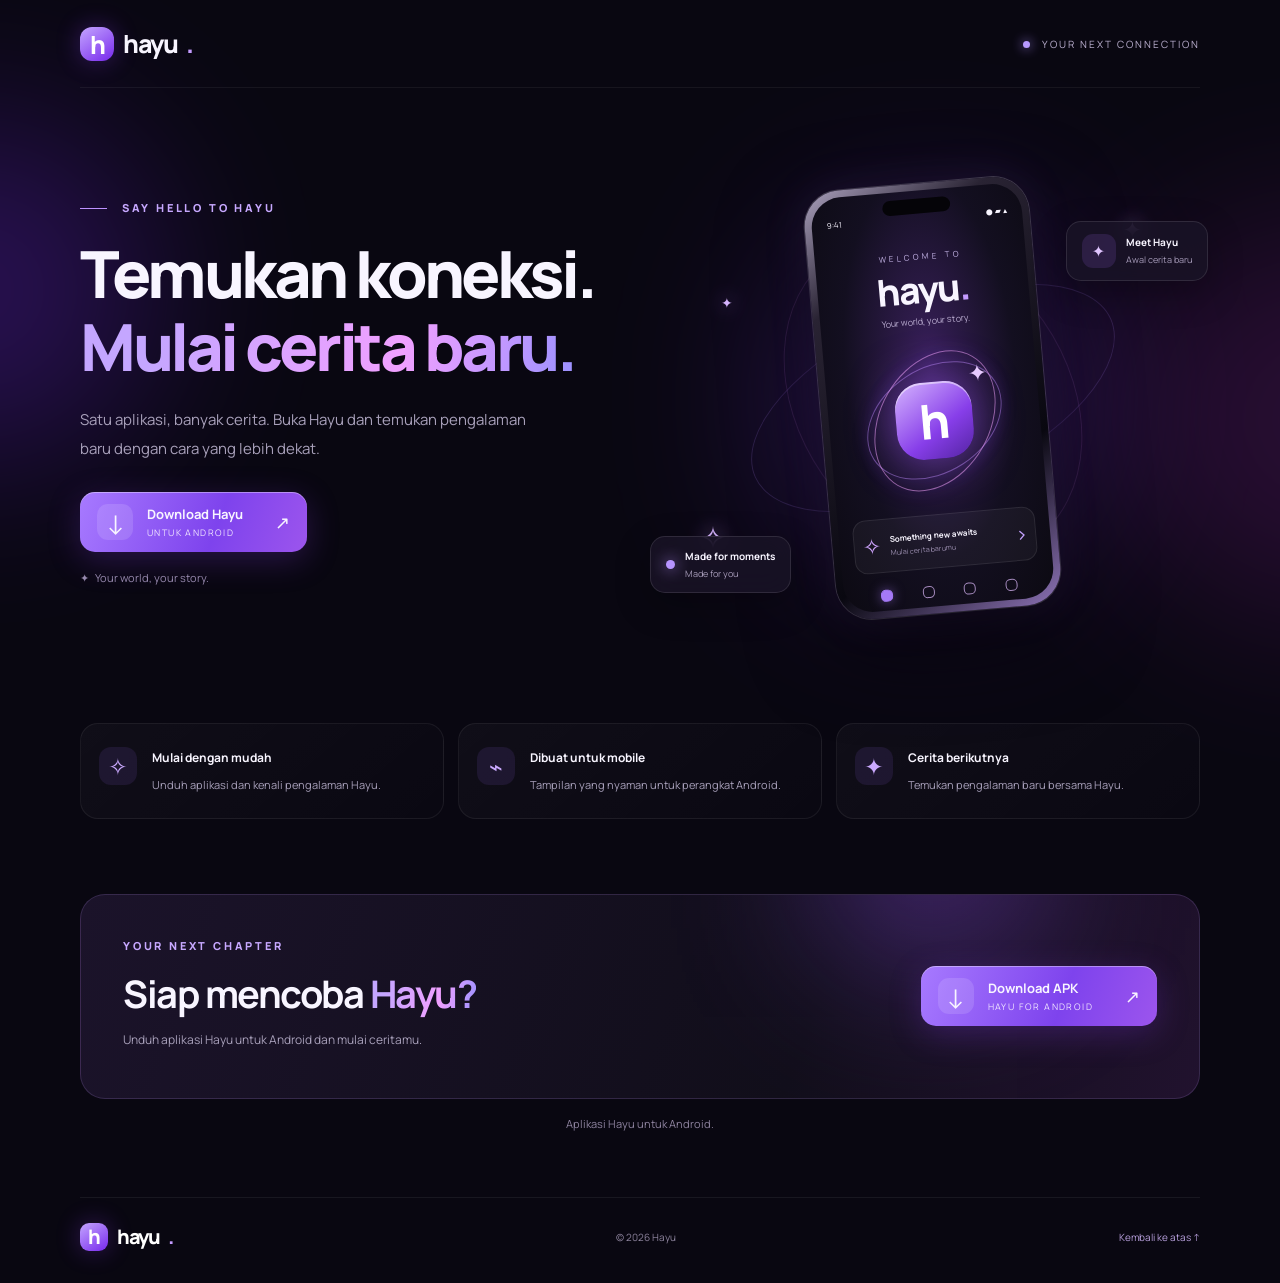
==== index.html @ e57c9975 "Improve Hayu SEO metadata" ====
<!doctype html>
<html lang="id">
<head>
  <meta charset="utf-8">
  <meta name="viewport" content="width=device-width, initial-scale=1">
  <meta name="theme-color" content="#090711">
  <meta property="og:type" content="website">
  <meta property="og:site_name" content="Hayu App">
  <meta property="og:title" content="Hayu App - Download Aplikasi Android">
  <meta property="og:description" content="Kenali Hayu App dan dapatkan informasi aplikasi Android melalui website resmi Hayu.">
  <meta property="og:url" content="https://hayu-app.github.io/web-hayu/">
  <meta name="twitter:card" content="summary">
  <meta name="twitter:title" content="Hayu App - Download Aplikasi Android">
  <meta name="twitter:description" content="Kenali Hayu App dan dapatkan informasi aplikasi Android melalui website resmi Hayu.">

  <link rel="canonical" href="https://hayu-app.github.io/web-hayu/">
  <meta name="google-site-verification" content="FKEDZapNsbwOP9ccIfQzW3Xj3YoIna1rgvj4KWH4qyA" />
  <meta name="description" content="Download Hayu App untuk Android melalui website resmi Hayu. Kenali fitur Hayu dan dapatkan informasi versi terbaru aplikasi.">
  <title>Hayu App - Download Aplikasi Android Resmi</title>
  <link rel="preconnect" href="https://fonts.googleapis.com">
  <link href="https://fonts.googleapis.com/css2?family=Manrope:wght@400;500;600;700;800&display=swap" rel="stylesheet">
  <link rel="stylesheet" href="style.css">
  <script src="script.js" defer></script>
</head>
<body>
  <div class="ambient ambient-a"></div>
  <div class="ambient ambient-b"></div>

  <header class="nav wrap">
    <a class="brand" href="#" aria-label="Hayu home">
      <span class="brand-icon">h</span> hayu<span class="dot">.</span>
    </a>
    <span class="nav-label"><i></i> YOUR NEXT CONNECTION</span>
  </header>

  <main>
    <section class="hero wrap">
      <div class="hero-copy">
        <div class="eyebrow reveal"><span></span> SAY HELLO TO HAYU</div>
        <h1 class="reveal delay-1">Temukan koneksi.<br><em>Mulai cerita baru.</em></h1>
        <p class="description reveal delay-2">
          Satu aplikasi, banyak cerita. Buka Hayu dan temukan pengalaman baru dengan cara yang lebih dekat.
        </p>

        <a class="download-btn reveal delay-3" href="#download" data-download>
          <span class="download-symbol">↓</span>
          <span class="button-copy"><strong>Download Hayu</strong><small>UNTUK ANDROID</small></span>
          <span class="button-arrow">↗</span>
        </a>
        <p class="microcopy reveal delay-3">✦ &nbsp; Your world, your story.</p>
      </div>

      <div class="visual reveal delay-2">
        <div class="orbit orbit-1"></div>
        <div class="orbit orbit-2"></div>
        <div class="visual-glow"></div>
        <span class="spark spark-1">✦</span>
        <span class="spark spark-2">✧</span>
        <span class="spark spark-3">✦</span>

        <div class="phone">
          <div class="phone-screen">
            <div class="island"></div>
            <div class="status"><span>9:41</span><span>● ▰ ▴</span></div>
            <div class="app-kicker">WELCOME TO</div>
            <div class="app-logo">hayu<span>.</span></div>
            <div class="app-tagline">Your world, your story.</div>

            <div class="app-art">
              <div class="art-orbit art-orbit-1"></div>
              <div class="art-orbit art-orbit-2"></div>
              <div class="art-core">h</div>
              <span class="art-star">✦</span>
            </div>

            <div class="app-card">
              <span class="card-icon">✧</span>
              <span><b>Something new awaits</b><small>Mulai cerita barumu</small></span>
              <span class="chevron">›</span>
            </div>
            <div class="app-bottom"><i></i><i></i><i></i><i></i></div>
          </div>
        </div>

        <div class="float-card float-top"><span>✦</span><div><b>Meet Hayu</b><small>Awal cerita baru</small></div></div>
        <div class="float-card float-bottom"><span class="pulse"></span><div><b>Made for moments</b><small>Made for you</small></div></div>
      </div>
    </section>

    <section class="features wrap">
      <article class="feature reveal">
        <span class="feature-icon">✧</span>
        <div><h2>Mulai dengan mudah</h2><p>Unduh aplikasi dan kenali pengalaman Hayu.</p></div>
      </article>
      <article class="feature reveal delay-1">
        <span class="feature-icon">⌁</span>
        <div><h2>Dibuat untuk mobile</h2><p>Tampilan yang nyaman untuk perangkat Android.</p></div>
      </article>
      <article class="feature reveal delay-2">
        <span class="feature-icon">✦</span>
        <div><h2>Cerita berikutnya</h2><p>Temukan pengalaman baru bersama Hayu.</p></div>
      </article>
    </section>

    <section class="download-section wrap reveal" id="download">
      <div class="download-panel">
        <div class="panel-glow"></div>
        <div class="panel-copy">
          <span class="panel-kicker">YOUR NEXT CHAPTER</span>
          <h2>Siap mencoba <em>Hayu?</em></h2>
          <p>Unduh aplikasi Hayu untuk Android dan mulai ceritamu.</p>
        </div>
        <a class="download-btn panel-button" href="#download" data-download>
          <span class="download-symbol">↓</span>
          <span class="button-copy"><strong>Download APK</strong><small>HAYU FOR ANDROID</small></span>
          <span class="button-arrow">↗</span>
        </a>
      </div>
      <p class="download-hint" id="download-hint">Aplikasi Hayu untuk Android.</p>
    </section>
  </main>

  <footer class="footer wrap">
    <a class="brand" href="#"><span class="brand-icon">h</span> hayu<span class="dot">.</span></a>
    <span>© <span id="year"></span> Hayu</span>
    <a href="#">Kembali ke atas ↑</a>
  </footer>
</body>
</html>
---- style.css ----
:root {
  color-scheme: dark;
  --bg: #090711;
  --panel: #141020;
  --purple: #a78bfa;
  --pink: #ee8cff;
  --text: #f8f5ff;
  --muted: #a8a0ba;
}
* { box-sizing: border-box; }
html { scroll-behavior: smooth; }
body {
  margin: 0; min-height: 100vh; overflow-x: hidden;
  background: var(--bg); color: var(--text);
  font-family: Manrope, system-ui, sans-serif;
}
a { color: inherit; text-decoration: none; }
.wrap { width: min(1120px, calc(100% - 44px)); margin-inline: auto; }
.ambient { position: absolute; z-index: -1; border-radius: 50%; filter: blur(90px); pointer-events: none; opacity: .3; }
.ambient-a { width: 340px; height: 340px; background: #7628ee; top: 120px; left: -190px; }
.ambient-b { width: 400px; height: 400px; background: #a329b7; top: 220px; right: -240px; opacity: .2; }
.nav { height: 88px; display: flex; align-items: center; justify-content: space-between; border-bottom: 1px solid #ffffff0e; }
.brand { display: inline-flex; align-items: center; gap: 9px; font-size: 25px; font-weight: 800; letter-spacing: -1.5px; }
.brand-icon { display: grid; place-items: center; width: 34px; height: 34px; border-radius: 12px; background: linear-gradient(145deg,#c4a5ff,#7729ec); color: white; box-shadow: 0 0 25px #8739ef55; }
.dot, .app-logo span { color: #c49bff; }
.nav-label { color: #bcb1d1; font-size: 10px; letter-spacing: 2px; }
.nav-label i { display: inline-block; width: 7px; height: 7px; background: #b79aff; border-radius: 50%; margin-right: 8px; box-shadow: 0 0 12px #a78bfa; }
.hero { display: grid; grid-template-columns: 1fr 1fr; align-items: center; gap: 50px; min-height: 620px; padding-top: 55px; padding-bottom: 55px; }
.eyebrow, .panel-kicker { color: #c7a8ff; font-size: 11px; font-weight: 800; letter-spacing: 2.8px; }
.eyebrow span { display: inline-block; width: 27px; height: 1px; background: #bd92ff; vertical-align: middle; margin-right: 10px; }
h1 { font-size: clamp(39px,5.2vw,65px); line-height: 1.12; letter-spacing: -3.5px; margin: 23px 0; font-weight: 800; }
h1 em, .panel-copy h2 em { font-style: normal; background: linear-gradient(100deg,#c4a6ff 15%,#f0a0ff 65%,#9b91ff); color: transparent; background-clip: text; -webkit-background-clip: text; }
.description { color: var(--muted); line-height: 1.9; font-size: 15px; max-width: 450px; margin: 0 0 29px; }
.download-btn { display: inline-flex; align-items: center; gap: 14px; padding: 12px 17px; border-radius: 15px; background: linear-gradient(110deg,#a77aff,#7e43ed 60%,#9c55ed); box-shadow: 0 8px 32px #883bea40,inset 0 1px #ffffff60; transition: transform .25s,box-shadow .25s; }
.download-btn:hover { transform: translateY(-3px); box-shadow: 0 12px 38px #a45aff70; }
.download-symbol { font-size: 27px; width: 36px; height: 36px; display: grid; place-items: center; border-radius: 11px; background: #ffffff20; }
.button-copy { display: grid; gap: 3px; }
.button-copy strong { font-size: 13px; }
.button-copy small { font-size: 9px; letter-spacing: 1.4px; color: #f0e5ff; }
.button-arrow { margin-left: 18px; font-size: 18px; }
.microcopy { font-size: 11px; color: #9688ad; margin-top: 18px; }
.visual { position: relative; height: 500px; display: grid; place-items: center; isolation: isolate; }
.visual-glow { position: absolute; width: 280px; height: 320px; border-radius: 50%; background: #7e36ec; filter: blur(95px); opacity: .36; animation: breathe 5s ease-in-out infinite; }
.orbit { position: absolute; border: 1px solid #b58bff2c; border-radius: 50%; transform: rotate(-24deg); }
.orbit-1 { width: 390px; height: 180px; }
.orbit-2 { width: 350px; height: 270px; transform: rotate(55deg); border-color: #e99aff20; }
.phone { position: relative; width: 225px; height: 430px; padding: 7px; border-radius: 36px; background: linear-gradient(145deg,#aaa0bc,#292333 22%,#090810 70%,#8c72b5); box-shadow: 0 30px 85px #0009,0 0 0 1px #ffffff35,0 0 45px #a06bff20; transform: rotate(-5deg); animation: float 6s ease-in-out infinite; }
.phone-screen { height: 100%; overflow: hidden; position: relative; border-radius: 30px; padding: 17px 14px; background: radial-gradient(ellipse at 50% 42%,#39205b,#130f20 57%,#0c0a12); }
.island { position: absolute; top: 8px; left: 50%; transform: translateX(-50%); height: 15px; width: 68px; border-radius: 20px; background: #050408; }
.status { display: flex; justify-content: space-between; font-size: 8px; margin: 4px 1px 28px; }
.app-kicker { text-align: center; font-size: 8px; letter-spacing: 3px; color: #c4b3e6; }
.app-logo { text-align: center; font-size: 37px; font-weight: 800; letter-spacing: -2px; margin-top: 3px; }
.app-tagline { text-align: center; color: #b7a9cd; font-size: 9px; }
.app-art { position: relative; height: 175px; display: grid; place-items: center; margin: 6px 0; }
.art-orbit { position: absolute; border: 1px solid #bf8aff77; border-radius: 50%; box-shadow: 0 0 20px #8b4aff15; }
.art-orbit-1 { width: 145px; height: 105px; transform: rotate(-28deg); }
.art-orbit-2 { width: 110px; height: 150px; transform: rotate(35deg); border-color: #f4a4ff88; }
.art-core { display: grid; place-items: center; width: 77px; height: 77px; border-radius: 27px; font-size: 48px; font-weight: 800; color: white; background: linear-gradient(145deg,#d5b4ff,#873ee9 60%,#5424a2); box-shadow: 0 0 45px #a45aff88,inset 0 2px #ffffff80; animation: breathe 4s infinite; }
.art-star { position: absolute; top: 27px; right: 35px; color: #e7caff; font-size: 23px; }
.app-card { display: flex; align-items: center; gap: 9px; padding: 11px 8px; border: 1px solid #ffffff16; border-radius: 13px; background: #ffffff0a; }
.card-icon { color: #d0a5ff; font-size: 22px; }
.app-card b, .app-card small { display: block; }
.app-card b { font-size: 8px; }
.app-card small { color: #9d90b2; font-size: 7px; margin-top: 4px; }
.chevron { margin-left: auto; color: #c5a2ff; font-size: 20px; }
.app-bottom { display: flex; justify-content: space-around; padding: 17px 8px 0; }
.app-bottom i { width: 12px; height: 12px; border: 1px solid #a68bbf; border-radius: 5px; }
.app-bottom i:first-child { background: #a579f6; border-color: #a579f6; box-shadow: 0 0 12px #a579f688; }
.spark { position: absolute; color: #d7b5ff; text-shadow: 0 0 20px #bd8bff; animation: twinkle 3s ease-in-out infinite; }
.spark-1 { top: 65px; right: 58px; font-size: 23px; }
.spark-2 { bottom: 90px; left: 35px; font-size: 31px; animation-delay: 1s; }
.spark-3 { top: 145px; left: 56px; font-size: 14px; animation-delay: 1.7s; }
.float-card { position: absolute; display: flex; align-items: center; gap: 10px; padding: 12px 15px; border: 1px solid #ffffff1b; border-radius: 15px; background: #191326d9; backdrop-filter: blur(14px); box-shadow: 0 12px 35px #0004; animation: float 5s ease-in-out infinite; }
.float-card > span { display: grid; place-items: center; width: 34px; height: 34px; border-radius: 11px; color: #e0c5ff; background: #a36aff25; }
.float-card b, .float-card small { display: block; }
.float-card b { font-size: 10px; }
.float-card small { font-size: 9px; color: #a69bb8; margin-top: 4px; }
.float-top { top: 73px; right: -8px; }
.float-bottom { bottom: 55px; left: -15px; animation-delay: -2s; }
.pulse { width: 9px!important; height: 9px!important; border-radius: 50%!important; background: #b794ff!important; box-shadow: 0 0 15px #b794ff; }
.features { display: grid; grid-template-columns: repeat(3,1fr); gap: 14px; padding: 15px 0 75px; }
.feature { display: flex; gap: 15px; padding: 23px 18px; border: 1px solid #ffffff10; border-radius: 18px; background: linear-gradient(140deg,#ffffff08,#ffffff02); }
.feature-icon { flex: 0 0 38px; height: 38px; display: grid; place-items: center; border-radius: 12px; background: #9c69ff1b; color: #cbaaff; font-size: 23px; }
.feature h2 { font-size: 12px; margin: 2px 0 9px; }
.feature p { font-size: 11px; line-height: 1.8; color: var(--muted); margin: 0; }
.download-section { padding-bottom: 55px; }
.download-panel { position: relative; overflow: hidden; display: flex; align-items: center; justify-content: space-between; gap: 20px; padding: 38px 42px; border: 1px solid #c49aff2b; border-radius: 25px; background: linear-gradient(110deg,#1b132a,#110e1a 65%,#21122e); }
.panel-glow { position: absolute; width: 200px; height: 200px; right: 15%; top: -140px; background: #9a55ff; filter: blur(80px); opacity: .4; }
.panel-copy, .panel-button { position: relative; }
.panel-copy h2 { font-size: clamp(25px,3.5vw,38px); letter-spacing: -1.5px; margin: 12px 0 8px; }
.panel-copy p { color: var(--muted); font-size: 12px; }
.panel-button { flex-shrink: 0; }
.download-hint { color: #8e839f; text-align: center; font-size: 11px; margin-top: 17px; }
.footer { display: flex; align-items: center; justify-content: space-between; gap: 16px; padding: 25px 0 32px; border-top: 1px solid #ffffff10; color: #8e849e; font-size: 10px; }
.footer .brand { color: white; font-size: 20px; }
.footer .brand-icon { width: 28px; height: 28px; border-radius: 9px; }
.footer a:last-child { color: #b8a0dd; }

.reveal { opacity: 0; transform: translateY(20px); transition: opacity .7s ease,transform .7s ease; }
.reveal.visible { opacity: 1; transform: translateY(0); }
.delay-1 { transition-delay: .12s; }
.delay-2 { transition-delay: .22s; }
.delay-3 { transition-delay: .32s; }
@keyframes float { 0%,100% { translate: 0 0; } 50% { translate: 0 -12px; } }
@keyframes breathe { 0%,100% { scale: 1; opacity: .75; } 50% { scale: 1.07; opacity: 1; } }
@keyframes twinkle { 0%,100% { opacity: .45; transform: scale(.85) rotate(0); } 50% { opacity: 1; transform: scale(1.15) rotate(12deg); } }

@media (prefers-reduced-motion: reduce) {
  *, *::before, *::after { animation-duration: .01ms!important; animation-iteration-count: 1!important; scroll-behavior: auto!important; transition-duration: .01ms!important; }
  .reveal { opacity: 1; transform: none; }
}
@media (max-width: 760px) {
  .wrap { width: min(100% - 34px,520px); }
  .nav { height: 72px; }
  .nav-label { font-size: 8px; letter-spacing: 1px; }
  .hero { grid-template-columns: 1fr; gap: 5px; padding-top: 57px; }
  h1 { font-size: clamp(39px,10vw,56px); letter-spacing: -2.5px; }
  .description { font-size: 13px; }
  .visual { height: 440px; margin-top: 4px; }
  .phone { transform: scale(.9) rotate(-5deg); }
  .orbit-1 { width: 320px; }
  .orbit-2 { width: 290px; }
  .float-top { right: 0; top: 50px; }
  .float-bottom { left: 0; bottom: 36px; }
  .features { grid-template-columns: 1fr; padding-bottom: 50px; }
  .feature { padding: 19px; }
  .download-panel { align-items: flex-start; flex-direction: column; padding: 28px 22px; }
  .panel-copy h2 { font-size: 31px; }
  .panel-button { width: 100%; justify-content: flex-start; }
  .button-arrow { margin-left: auto; }
  .footer { flex-wrap: wrap; }
}
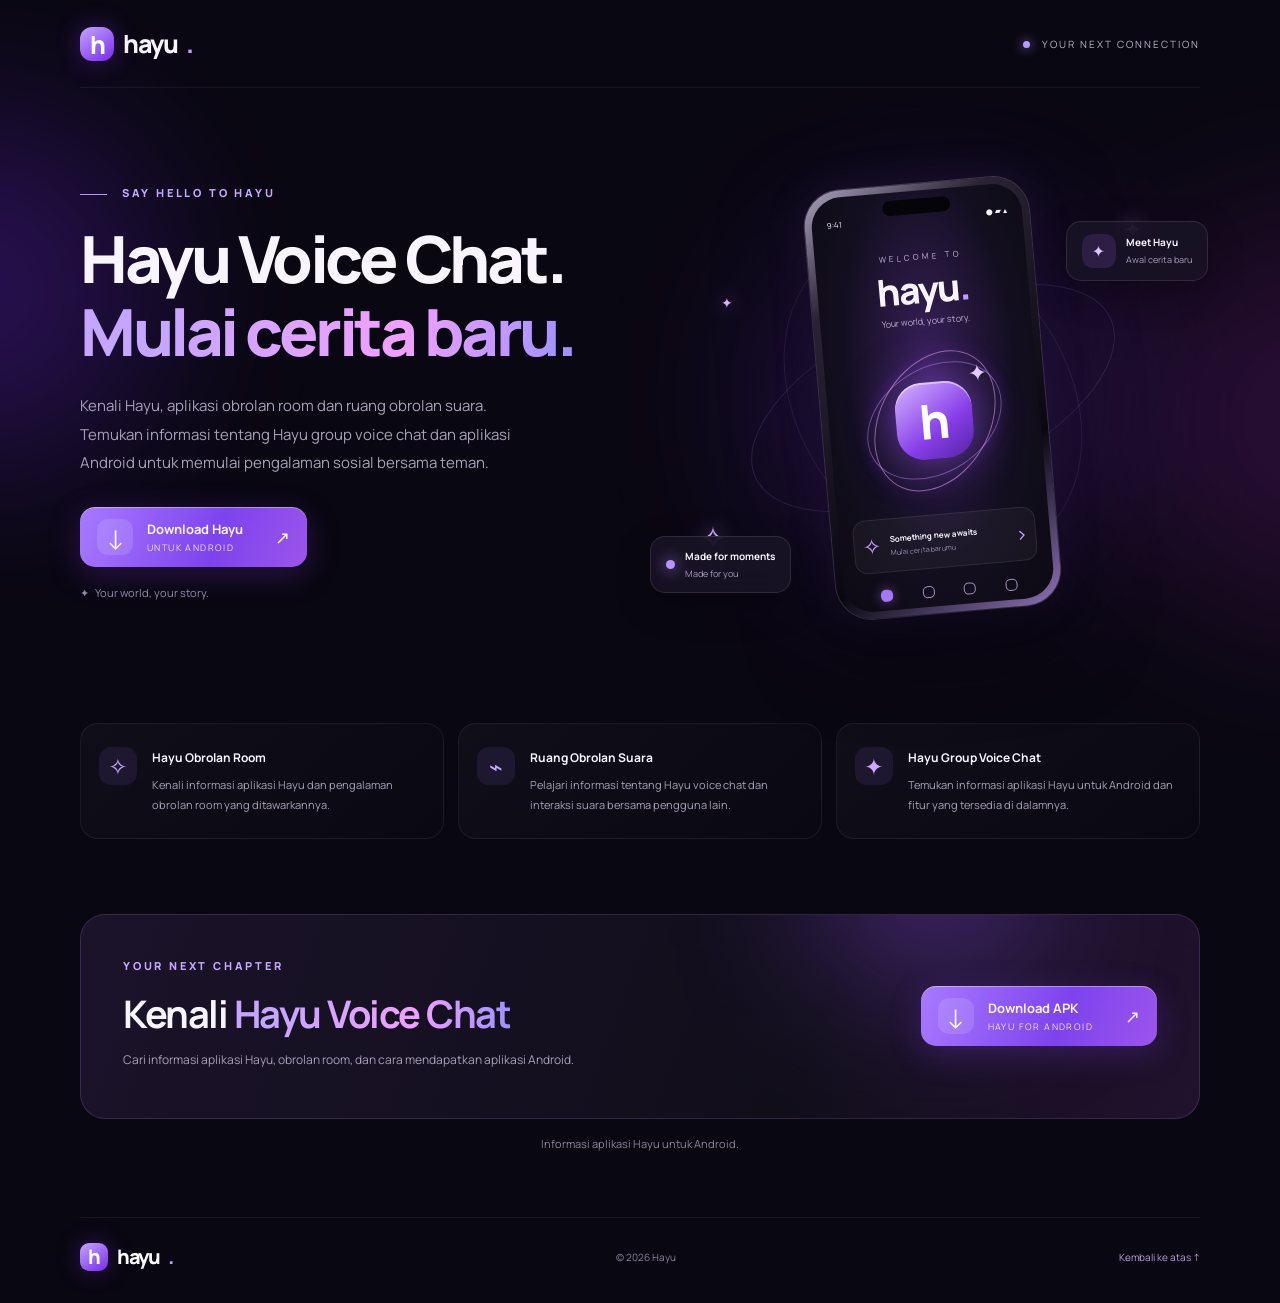
==== commit cd816085: "Optimize Hayu Voice Chat SEO" ====
--- a/index.html
+++ b/index.html
@@ -1,27 +1,39 @@
+
 <!doctype html>
 <html lang="id">
 <head>
-  <meta charset="utf-8">
+  <meta charset="UTF-8">
   <meta name="viewport" content="width=device-width, initial-scale=1">
   <meta name="theme-color" content="#090711">
+
+  <meta name="google-site-verification" content="FKEDZapNsbwOP9ccIfQzW3Xj3YoIna1rgvj4KWH4qyA">
+
+  <title>Hayu Voice Chat - Aplikasi Obrolan Room Android</title>
+
+  <meta name="description" content="Kenali Hayu Voice Chat, aplikasi obrolan room dan ruang obrolan suara. Temukan informasi Hayu group voice chat, aplikasi Android, dan download Hayu.">
+
+  <meta name="robots" content="index, follow">
+
+  <link rel="canonical" href="https://hayu-app.github.io/web-hayu/">
+
   <meta property="og:type" content="website">
-  <meta property="og:site_name" content="Hayu App">
-  <meta property="og:title" content="Hayu App - Download Aplikasi Android">
-  <meta property="og:description" content="Kenali Hayu App dan dapatkan informasi aplikasi Android melalui website resmi Hayu.">
+  <meta property="og:site_name" content="Hayu Voice Chat">
+  <meta property="og:title" content="Hayu Voice Chat - Aplikasi Obrolan Room Android">
+  <meta property="og:description" content="Kenali Hayu, aplikasi obrolan room dan ruang obrolan suara untuk Android.">
   <meta property="og:url" content="https://hayu-app.github.io/web-hayu/">
+
   <meta name="twitter:card" content="summary">
-  <meta name="twitter:title" content="Hayu App - Download Aplikasi Android">
-  <meta name="twitter:description" content="Kenali Hayu App dan dapatkan informasi aplikasi Android melalui website resmi Hayu.">
-
-  <link rel="canonical" href="https://hayu-app.github.io/web-hayu/">
-  <meta name="google-site-verification" content="FKEDZapNsbwOP9ccIfQzW3Xj3YoIna1rgvj4KWH4qyA" />
-  <meta name="description" content="Download Hayu App untuk Android melalui website resmi Hayu. Kenali fitur Hayu dan dapatkan informasi versi terbaru aplikasi.">
-  <title>Hayu App - Download Aplikasi Android Resmi</title>
+  <meta name="twitter:title" content="Hayu Voice Chat - Aplikasi Obrolan Room Android">
+  <meta name="twitter:description" content="Informasi Hayu voice chat, obrolan room, dan aplikasi Android.">
+
   <link rel="preconnect" href="https://fonts.googleapis.com">
+  <link rel="preconnect" href="https://fonts.gstatic.com" crossorigin>
   <link href="https://fonts.googleapis.com/css2?family=Manrope:wght@400;500;600;700;800&display=swap" rel="stylesheet">
+
   <link rel="stylesheet" href="style.css">
   <script src="script.js" defer></script>
 </head>
+
 <body>
   <div class="ambient ambient-a"></div>
   <div class="ambient ambient-b"></div>
@@ -36,24 +48,40 @@
   <main>
     <section class="hero wrap">
       <div class="hero-copy">
-        <div class="eyebrow reveal"><span></span> SAY HELLO TO HAYU</div>
-        <h1 class="reveal delay-1">Temukan koneksi.<br><em>Mulai cerita baru.</em></h1>
-        <p class="description reveal delay-2">
-          Satu aplikasi, banyak cerita. Buka Hayu dan temukan pengalaman baru dengan cara yang lebih dekat.
+        <div class="eyebrow reveal visible">
+          <span></span> SAY HELLO TO HAYU
+        </div>
+
+        <h1 class="reveal delay-1 visible">
+          Hayu Voice Chat.<br>
+          <em>Mulai cerita baru.</em>
+        </h1>
+
+        <p class="description reveal delay-2 visible">
+          Kenali Hayu, aplikasi obrolan room dan ruang obrolan suara.
+          Temukan informasi tentang Hayu group voice chat dan aplikasi
+          Android untuk memulai pengalaman sosial bersama teman.
         </p>
 
-        <a class="download-btn reveal delay-3" href="#download" data-download>
+        <a class="download-btn reveal delay-3 visible" href="#download" data-download="">
           <span class="download-symbol">↓</span>
-          <span class="button-copy"><strong>Download Hayu</strong><small>UNTUK ANDROID</small></span>
+          <span class="button-copy">
+            <strong>Download Hayu</strong>
+            <small>UNTUK ANDROID</small>
+          </span>
           <span class="button-arrow">↗</span>
         </a>
-        <p class="microcopy reveal delay-3">✦ &nbsp; Your world, your story.</p>
+
+        <p class="microcopy reveal delay-3 visible">
+          ✦ &nbsp; Your world, your story.
+        </p>
       </div>
 
-      <div class="visual reveal delay-2">
+      <div class="visual reveal delay-2 visible">
         <div class="orbit orbit-1"></div>
         <div class="orbit orbit-2"></div>
         <div class="visual-glow"></div>
+
         <span class="spark spark-1">✦</span>
         <span class="spark spark-2">✧</span>
         <span class="spark spark-3">✦</span>
@@ -61,7 +89,12 @@
         <div class="phone">
           <div class="phone-screen">
             <div class="island"></div>
-            <div class="status"><span>9:41</span><span>● ▰ ▴</span></div>
+
+            <div class="status">
+              <span>9:41</span>
+              <span>● ▰ ▴</span>
+            </div>
+
             <div class="app-kicker">WELCOME TO</div>
             <div class="app-logo">hayu<span>.</span></div>
             <div class="app-tagline">Your world, your story.</div>
@@ -75,55 +108,109 @@
 
             <div class="app-card">
               <span class="card-icon">✧</span>
-              <span><b>Something new awaits</b><small>Mulai cerita barumu</small></span>
+              <span>
+                <b>Something new awaits</b>
+                <small>Mulai cerita barumu</small>
+              </span>
               <span class="chevron">›</span>
             </div>
-            <div class="app-bottom"><i></i><i></i><i></i><i></i></div>
+
+            <div class="app-bottom">
+              <i></i><i></i><i></i><i></i>
+            </div>
           </div>
         </div>
 
-        <div class="float-card float-top"><span>✦</span><div><b>Meet Hayu</b><small>Awal cerita baru</small></div></div>
-        <div class="float-card float-bottom"><span class="pulse"></span><div><b>Made for moments</b><small>Made for you</small></div></div>
+        <div class="float-card float-top">
+          <span>✦</span>
+          <div>
+            <b>Meet Hayu</b>
+            <small>Awal cerita baru</small>
+          </div>
+        </div>
+
+        <div class="float-card float-bottom">
+          <span class="pulse"></span>
+          <div>
+            <b>Made for moments</b>
+            <small>Made for you</small>
+          </div>
+        </div>
       </div>
     </section>
 
     <section class="features wrap">
-      <article class="feature reveal">
+      <article class="feature reveal visible">
         <span class="feature-icon">✧</span>
-        <div><h2>Mulai dengan mudah</h2><p>Unduh aplikasi dan kenali pengalaman Hayu.</p></div>
+        <div>
+          <h2>Hayu Obrolan Room</h2>
+          <p>
+            Kenali informasi aplikasi Hayu dan pengalaman
+            obrolan room yang ditawarkannya.
+          </p>
+        </div>
       </article>
-      <article class="feature reveal delay-1">
+
+      <article class="feature reveal delay-1 visible">
         <span class="feature-icon">⌁</span>
-        <div><h2>Dibuat untuk mobile</h2><p>Tampilan yang nyaman untuk perangkat Android.</p></div>
+        <div>
+          <h2>Ruang Obrolan Suara</h2>
+          <p>
+            Pelajari informasi tentang Hayu voice chat
+            dan interaksi suara bersama pengguna lain.
+          </p>
+        </div>
       </article>
-      <article class="feature reveal delay-2">
+
+      <article class="feature reveal delay-2 visible">
         <span class="feature-icon">✦</span>
-        <div><h2>Cerita berikutnya</h2><p>Temukan pengalaman baru bersama Hayu.</p></div>
+        <div>
+          <h2>Hayu Group Voice Chat</h2>
+          <p>
+            Temukan informasi aplikasi Hayu untuk Android
+            dan fitur yang tersedia di dalamnya.
+          </p>
+        </div>
       </article>
     </section>
 
-    <section class="download-section wrap reveal" id="download">
+    <section class="download-section wrap reveal visible" id="download">
       <div class="download-panel">
         <div class="panel-glow"></div>
+
         <div class="panel-copy">
           <span class="panel-kicker">YOUR NEXT CHAPTER</span>
-          <h2>Siap mencoba <em>Hayu?</em></h2>
-          <p>Unduh aplikasi Hayu untuk Android dan mulai ceritamu.</p>
-        </div>
+          <h2>Kenali <em>Hayu Voice Chat</em></h2>
+          <p>
+            Cari informasi aplikasi Hayu, obrolan room,
+            dan cara mendapatkan aplikasi Android.
+          </p>
+        </div>
+
         <a class="download-btn panel-button" href="#download" data-download>
           <span class="download-symbol">↓</span>
-          <span class="button-copy"><strong>Download APK</strong><small>HAYU FOR ANDROID</small></span>
+          <span class="button-copy">
+            <strong>Download APK</strong>
+            <small>HAYU FOR ANDROID</small>
+          </span>
           <span class="button-arrow">↗</span>
         </a>
       </div>
-      <p class="download-hint" id="download-hint">Aplikasi Hayu untuk Android.</p>
+
+      <p class="download-hint" id="download-hint">
+        Informasi aplikasi Hayu untuk Android.
+      </p>
     </section>
   </main>
 
   <footer class="footer wrap">
-    <a class="brand" href="#"><span class="brand-icon">h</span> hayu<span class="dot">.</span></a>
-    <span>© <span id="year"></span> Hayu</span>
+    <a class="brand" href="#" aria-label="Hayu home">
+      <span class="brand-icon">h</span> hayu<span class="dot">.</span>
+    </a>
+
+    <span>© <span id="year">2026</span> Hayu</span>
     <a href="#">Kembali ke atas ↑</a>
   </footer>
 </body>
 </html>
+
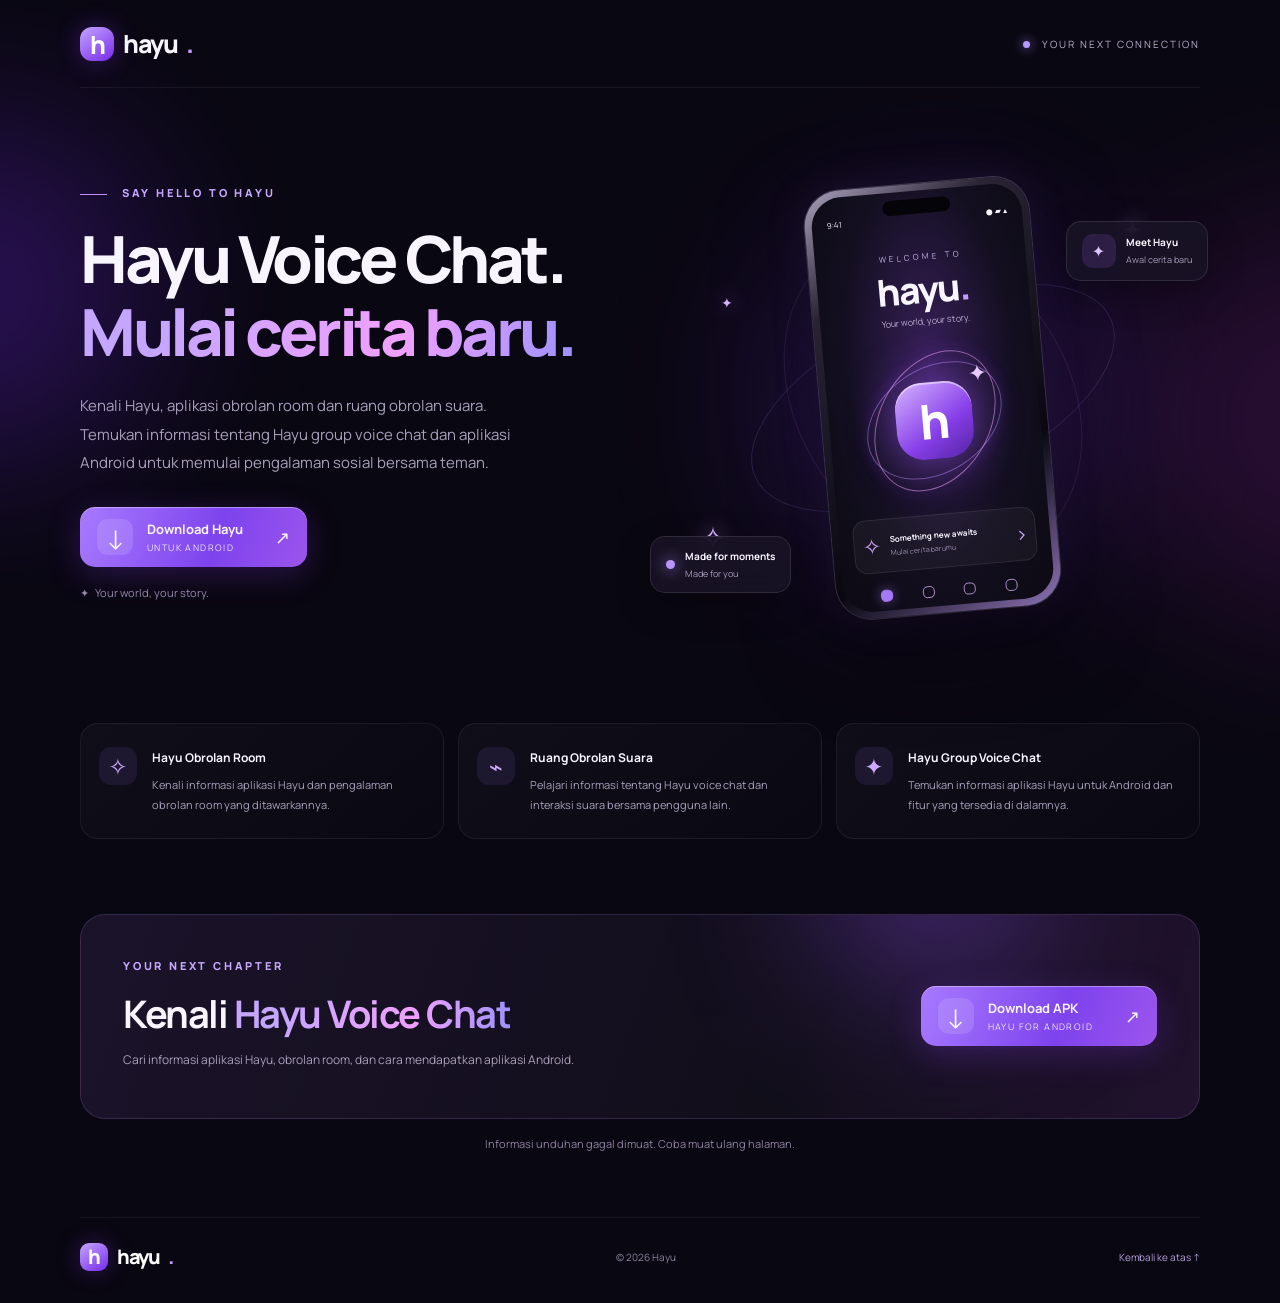
==== commit f0282d14: "Force refresh download script" ====
--- a/index.html
+++ b/index.html
@@ -31,7 +31,7 @@
   <link href="https://fonts.googleapis.com/css2?family=Manrope:wght@400;500;600;700;800&display=swap" rel="stylesheet">
 
   <link rel="stylesheet" href="style.css">
-  <script src="script.js" defer></script>
+  <script src="script.js?v=2" defer></script>
 </head>
 
 <body>
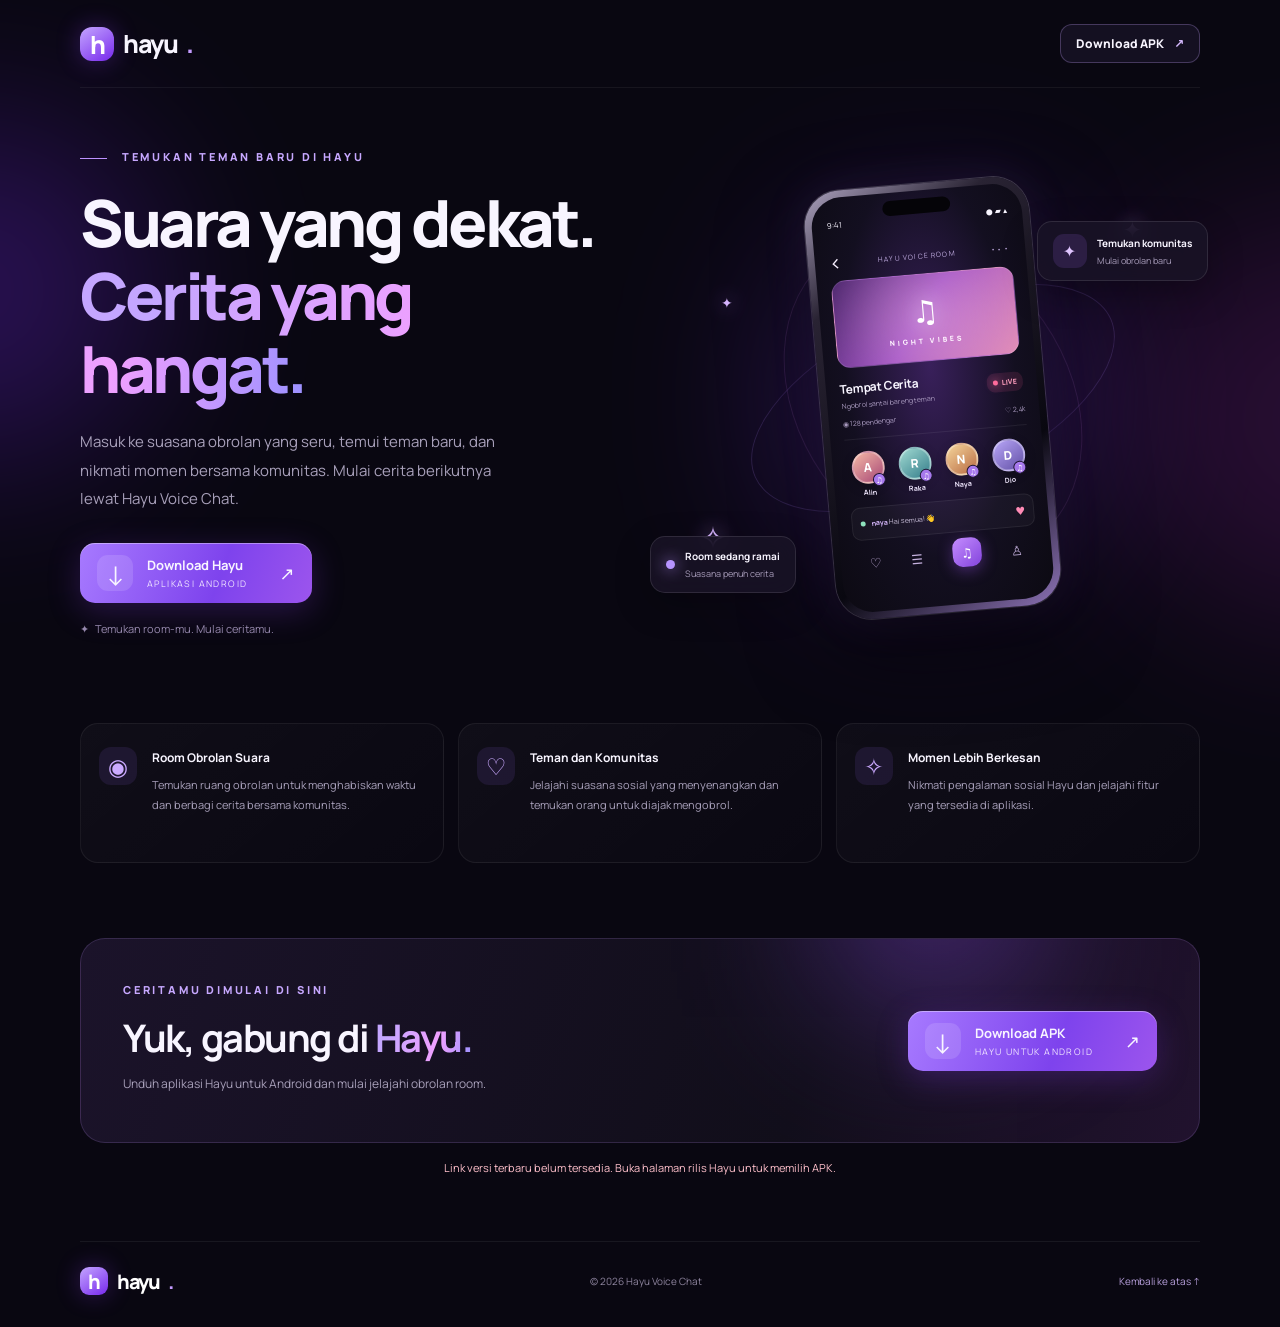
==== commit 0e882c3d: "Improve Hayu landing page and download fallback" ====
--- a/index.html
+++ b/index.html
@@ -1,216 +1,85 @@
-
 <!doctype html>
 <html lang="id">
 <head>
   <meta charset="UTF-8">
   <meta name="viewport" content="width=device-width, initial-scale=1">
   <meta name="theme-color" content="#090711">
-
   <meta name="google-site-verification" content="FKEDZapNsbwOP9ccIfQzW3Xj3YoIna1rgvj4KWH4qyA">
-
   <title>Hayu Voice Chat - Aplikasi Obrolan Room Android</title>
-
   <meta name="description" content="Kenali Hayu Voice Chat, aplikasi obrolan room dan ruang obrolan suara. Temukan informasi Hayu group voice chat, aplikasi Android, dan download Hayu.">
-
   <meta name="robots" content="index, follow">
-
   <link rel="canonical" href="https://hayu-app.github.io/web-hayu/">
-
   <meta property="og:type" content="website">
   <meta property="og:site_name" content="Hayu Voice Chat">
   <meta property="og:title" content="Hayu Voice Chat - Aplikasi Obrolan Room Android">
   <meta property="og:description" content="Kenali Hayu, aplikasi obrolan room dan ruang obrolan suara untuk Android.">
   <meta property="og:url" content="https://hayu-app.github.io/web-hayu/">
-
   <meta name="twitter:card" content="summary">
   <meta name="twitter:title" content="Hayu Voice Chat - Aplikasi Obrolan Room Android">
   <meta name="twitter:description" content="Informasi Hayu voice chat, obrolan room, dan aplikasi Android.">
-
   <link rel="preconnect" href="https://fonts.googleapis.com">
   <link rel="preconnect" href="https://fonts.gstatic.com" crossorigin>
   <link href="https://fonts.googleapis.com/css2?family=Manrope:wght@400;500;600;700;800&display=swap" rel="stylesheet">
-
-  <link rel="stylesheet" href="style.css">
-  <script src="script.js?v=2" defer></script>
+  <link rel="stylesheet" href="style.css?v=4">
+  <script src="script.js?v=4" defer></script>
 </head>
-
 <body>
-  <div class="ambient ambient-a"></div>
-  <div class="ambient ambient-b"></div>
-
+  <div class="ambient ambient-a"></div><div class="ambient ambient-b"></div>
   <header class="nav wrap">
-    <a class="brand" href="#" aria-label="Hayu home">
-      <span class="brand-icon">h</span> hayu<span class="dot">.</span>
-    </a>
-    <span class="nav-label"><i></i> YOUR NEXT CONNECTION</span>
+    <a class="brand" href="#top" aria-label="Hayu home"><span class="brand-icon">h</span> hayu<span class="dot">.</span></a>
+    <a class="nav-download" href="https://github.com/hayu-app/web-hayu/releases" data-download>Download APK <span aria-hidden="true">↗</span></a>
   </header>
-
-  <main>
+  <main id="top">
     <section class="hero wrap">
       <div class="hero-copy">
-        <div class="eyebrow reveal visible">
-          <span></span> SAY HELLO TO HAYU
-        </div>
-
-        <h1 class="reveal delay-1 visible">
-          Hayu Voice Chat.<br>
-          <em>Mulai cerita baru.</em>
-        </h1>
-
-        <p class="description reveal delay-2 visible">
-          Kenali Hayu, aplikasi obrolan room dan ruang obrolan suara.
-          Temukan informasi tentang Hayu group voice chat dan aplikasi
-          Android untuk memulai pengalaman sosial bersama teman.
-        </p>
-
-        <a class="download-btn reveal delay-3 visible" href="#download" data-download="">
-          <span class="download-symbol">↓</span>
-          <span class="button-copy">
-            <strong>Download Hayu</strong>
-            <small>UNTUK ANDROID</small>
-          </span>
-          <span class="button-arrow">↗</span>
+        <div class="eyebrow reveal"><span></span> TEMUKAN TEMAN BARU DI HAYU</div>
+        <h1 class="reveal delay-1">Suara yang dekat.<br><em>Cerita yang hangat.</em></h1>
+        <p class="description reveal delay-2">Masuk ke suasana obrolan yang seru, temui teman baru, dan nikmati momen bersama komunitas. Mulai cerita berikutnya lewat Hayu Voice Chat.</p>
+        <a class="download-btn reveal delay-3" href="https://github.com/hayu-app/web-hayu/releases" data-download>
+          <span class="download-symbol" aria-hidden="true">↓</span>
+          <span class="button-copy"><strong>Download Hayu</strong><small>APLIKASI ANDROID</small></span>
+          <span class="button-arrow" aria-hidden="true">↗</span>
         </a>
-
-        <p class="microcopy reveal delay-3 visible">
-          ✦ &nbsp; Your world, your story.
-        </p>
+        <p class="microcopy reveal delay-3">✦ &nbsp; Temukan room-mu. Mulai ceritamu.</p>
       </div>
-
-      <div class="visual reveal delay-2 visible">
-        <div class="orbit orbit-1"></div>
-        <div class="orbit orbit-2"></div>
-        <div class="visual-glow"></div>
-
-        <span class="spark spark-1">✦</span>
-        <span class="spark spark-2">✧</span>
-        <span class="spark spark-3">✦</span>
-
-        <div class="phone">
-          <div class="phone-screen">
-            <div class="island"></div>
-
-            <div class="status">
-              <span>9:41</span>
-              <span>● ▰ ▴</span>
-            </div>
-
-            <div class="app-kicker">WELCOME TO</div>
-            <div class="app-logo">hayu<span>.</span></div>
-            <div class="app-tagline">Your world, your story.</div>
-
-            <div class="app-art">
-              <div class="art-orbit art-orbit-1"></div>
-              <div class="art-orbit art-orbit-2"></div>
-              <div class="art-core">h</div>
-              <span class="art-star">✦</span>
-            </div>
-
-            <div class="app-card">
-              <span class="card-icon">✧</span>
-              <span>
-                <b>Something new awaits</b>
-                <small>Mulai cerita barumu</small>
-              </span>
-              <span class="chevron">›</span>
-            </div>
-
-            <div class="app-bottom">
-              <i></i><i></i><i></i><i></i>
-            </div>
+      <div class="visual reveal delay-2" aria-label="Ilustrasi room obrolan Hayu">
+        <div class="orbit orbit-1"></div><div class="orbit orbit-2"></div><div class="visual-glow"></div>
+        <span class="spark spark-1" aria-hidden="true">✦</span><span class="spark spark-2" aria-hidden="true">✧</span><span class="spark spark-3" aria-hidden="true">✦</span>
+        <div class="phone"><div class="phone-screen">
+          <div class="island"></div><div class="status"><span>9:41</span><span aria-hidden="true">● ▰ ▴</span></div>
+          <div class="room-topline"><span class="room-back" aria-hidden="true">‹</span><span>HAYU VOICE ROOM</span><span class="room-menu" aria-hidden="true">•••</span></div>
+          <div class="room-cover"><div class="cover-glow"></div><span class="cover-symbol" aria-hidden="true">♫</span><span class="cover-label">NIGHT VIBES</span></div>
+          <div class="room-title-row"><div><h2>Tempat Cerita</h2><p>Ngobrol santai bareng teman</p></div><span class="live-pill"><i></i> LIVE</span></div>
+          <div class="room-stats"><span>◉ 128 pendengar</span><span>♡ 2,4k</span></div>
+          <div class="avatar-grid" aria-label="Avatar peserta room">
+            <div class="member"><span class="avatar avatar-one">A</span><b>Alin</b><small>♫</small></div>
+            <div class="member"><span class="avatar avatar-two">R</span><b>Raka</b><small>♫</small></div>
+            <div class="member"><span class="avatar avatar-three">N</span><b>Naya</b><small>♫</small></div>
+            <div class="member"><span class="avatar avatar-four">D</span><b>Dio</b><small>♫</small></div>
           </div>
-        </div>
-
-        <div class="float-card float-top">
-          <span>✦</span>
-          <div>
-            <b>Meet Hayu</b>
-            <small>Awal cerita baru</small>
-          </div>
-        </div>
-
-        <div class="float-card float-bottom">
-          <span class="pulse"></span>
-          <div>
-            <b>Made for moments</b>
-            <small>Made for you</small>
-          </div>
-        </div>
+          <div class="room-chat"><span class="chat-dot"></span><span><b>naya</b> <small>Hai semua! 👋</small></span><span class="chat-heart">♥</span></div>
+          <div class="room-actions"><span>♡</span><span>☰</span><span class="mic-action">♫</span><span>♙</span></div>
+        </div></div>
+        <div class="float-card float-top"><span aria-hidden="true">✦</span><div><b>Temukan komunitas</b><small>Mulai obrolan baru</small></div></div>
+        <div class="float-card float-bottom"><span class="pulse"></span><div><b>Room sedang ramai</b><small>Suasana penuh cerita</small></div></div>
       </div>
     </section>
-
-    <section class="features wrap">
-      <article class="feature reveal visible">
-        <span class="feature-icon">✧</span>
-        <div>
-          <h2>Hayu Obrolan Room</h2>
-          <p>
-            Kenali informasi aplikasi Hayu dan pengalaman
-            obrolan room yang ditawarkannya.
-          </p>
-        </div>
-      </article>
-
-      <article class="feature reveal delay-1 visible">
-        <span class="feature-icon">⌁</span>
-        <div>
-          <h2>Ruang Obrolan Suara</h2>
-          <p>
-            Pelajari informasi tentang Hayu voice chat
-            dan interaksi suara bersama pengguna lain.
-          </p>
-        </div>
-      </article>
-
-      <article class="feature reveal delay-2 visible">
-        <span class="feature-icon">✦</span>
-        <div>
-          <h2>Hayu Group Voice Chat</h2>
-          <p>
-            Temukan informasi aplikasi Hayu untuk Android
-            dan fitur yang tersedia di dalamnya.
-          </p>
-        </div>
-      </article>
+    <section class="features wrap" aria-label="Tentang Hayu">
+      <article class="feature reveal"><span class="feature-icon" aria-hidden="true">◉</span><div><h2>Room Obrolan Suara</h2><p>Temukan ruang obrolan untuk menghabiskan waktu dan berbagi cerita bersama komunitas.</p></div></article>
+      <article class="feature reveal delay-1"><span class="feature-icon" aria-hidden="true">♡</span><div><h2>Teman dan Komunitas</h2><p>Jelajahi suasana sosial yang menyenangkan dan temukan orang untuk diajak mengobrol.</p></div></article>
+      <article class="feature reveal delay-2"><span class="feature-icon" aria-hidden="true">✧</span><div><h2>Momen Lebih Berkesan</h2><p>Nikmati pengalaman sosial Hayu dan jelajahi fitur yang tersedia di aplikasi.</p></div></article>
     </section>
-
-    <section class="download-section wrap reveal visible" id="download">
-      <div class="download-panel">
-        <div class="panel-glow"></div>
-
-        <div class="panel-copy">
-          <span class="panel-kicker">YOUR NEXT CHAPTER</span>
-          <h2>Kenali <em>Hayu Voice Chat</em></h2>
-          <p>
-            Cari informasi aplikasi Hayu, obrolan room,
-            dan cara mendapatkan aplikasi Android.
-          </p>
-        </div>
-
-        <a class="download-btn panel-button" href="#download" data-download>
-          <span class="download-symbol">↓</span>
-          <span class="button-copy">
-            <strong>Download APK</strong>
-            <small>HAYU FOR ANDROID</small>
-          </span>
-          <span class="button-arrow">↗</span>
-        </a>
+    <section class="download-section wrap reveal" id="download">
+      <div class="download-panel"><div class="panel-glow"></div>
+        <div class="panel-copy"><span class="panel-kicker">CERITAMU DIMULAI DI SINI</span><h2>Yuk, gabung di <em>Hayu.</em></h2><p>Unduh aplikasi Hayu untuk Android dan mulai jelajahi obrolan room.</p></div>
+        <a class="download-btn panel-button" href="https://github.com/hayu-app/web-hayu/releases" data-download><span class="download-symbol" aria-hidden="true">↓</span><span class="button-copy"><strong>Download APK</strong><small>HAYU UNTUK ANDROID</small></span><span class="button-arrow" aria-hidden="true">↗</span></a>
       </div>
-
-      <p class="download-hint" id="download-hint">
-        Informasi aplikasi Hayu untuk Android.
-      </p>
+      <p class="download-hint" id="download-hint" role="status" aria-live="polite">Memeriksa informasi versi terbaru…</p>
     </section>
   </main>
-
   <footer class="footer wrap">
-    <a class="brand" href="#" aria-label="Hayu home">
-      <span class="brand-icon">h</span> hayu<span class="dot">.</span>
-    </a>
-
-    <span>© <span id="year">2026</span> Hayu</span>
-    <a href="#">Kembali ke atas ↑</a>
+    <a class="brand" href="#top" aria-label="Kembali ke halaman utama Hayu"><span class="brand-icon">h</span> hayu<span class="dot">.</span></a>
+    <span>© <span id="year">2026</span> Hayu Voice Chat</span><a href="#top">Kembali ke atas ↑</a>
   </footer>
 </body>
 </html>
-
--- a/style.css
+++ b/style.css
@@ -130,3 +130,30 @@
   .button-arrow { margin-left: auto; }
   .footer { flex-wrap: wrap; }
 }
+
+
+/* Hayu social-room refresh */
+.nav-download{display:inline-flex;align-items:center;gap:10px;padding:10px 15px;border:1px solid #c7a8ff45;border-radius:12px;color:#f8f5ff;font-size:12px;font-weight:800;background:#a78bfa12;transition:background .2s,transform .2s}
+.nav-download:hover{background:#a78bfa25;transform:translateY(-1px)}
+.nav-download span{color:#d6baff}
+.room-topline{display:flex;align-items:center;justify-content:space-between;color:#bca8dc;font-size:7px;letter-spacing:1.2px;margin:0 0 13px}
+.room-back{font-size:21px;line-height:10px;color:#f7efff}.room-menu{letter-spacing:2px}
+.room-cover{position:relative;overflow:hidden;height:88px;border-radius:14px;display:flex;flex-direction:column;align-items:center;justify-content:center;gap:5px;background:linear-gradient(125deg,#452067,#9a4bc1 48%,#e18bb4);border:1px solid #ffffff25}
+.cover-glow{position:absolute;width:120px;height:90px;background:#ffc4ed;filter:blur(40px);opacity:.5}
+.cover-symbol{position:relative;font-size:31px;color:white;text-shadow:0 0 22px #fff}.cover-label{position:relative;font-size:7px;font-weight:800;letter-spacing:3px;color:#fff5ff}
+.room-title-row{display:flex;align-items:center;justify-content:space-between;gap:4px;margin-top:12px}
+.room-title-row h2{font-size:12px;margin:0 0 4px;letter-spacing:-.2px}.room-title-row p{color:#a99abf;font-size:7px;margin:0}
+.live-pill{display:flex;align-items:center;gap:4px;border-radius:8px;padding:5px 6px;background:#f05d9220;color:#ff9fbe;font-size:7px;font-weight:800}
+.live-pill i{width:5px;height:5px;border-radius:50%;background:#ff6b9b;box-shadow:0 0 8px #ff6b9b}
+.room-stats{display:flex;justify-content:space-between;color:#a99abf;font-size:7px;padding:9px 0 11px;border-bottom:1px solid #ffffff12}
+.avatar-grid{display:grid;grid-template-columns:repeat(4,1fr);gap:5px;padding:12px 0 10px}
+.member{display:flex;flex-direction:column;align-items:center;gap:4px;position:relative;min-width:0}
+.avatar{width:33px;height:33px;display:grid;place-items:center;border:2px solid #ffffff50;border-radius:50%;color:white;font-size:12px;font-weight:800;box-shadow:0 4px 12px #0003}
+.avatar-one{background:linear-gradient(145deg,#f4b7a5,#a74876)}.avatar-two{background:linear-gradient(145deg,#9fd8d0,#357e8b)}.avatar-three{background:linear-gradient(145deg,#f5d49a,#b86b43)}.avatar-four{background:linear-gradient(145deg,#b7a5f6,#6351a7)}
+.member b{font-size:7px;color:#f1e8ff}.member small{position:absolute;top:23px;right:4px;display:grid;place-items:center;width:13px;height:13px;border-radius:50%;background:#a779ed;color:white;font-size:8px;border:1px solid #1c1430}
+.room-chat{display:flex;align-items:center;gap:6px;border:1px solid #ffffff12;border-radius:9px;padding:8px;background:#ffffff08;font-size:7px}
+.chat-dot{width:5px;height:5px;flex:0 0 5px;border-radius:50%;background:#8ee2bd}.room-chat b{color:#d9baff;font-size:7px}.room-chat small{color:#c8bed8;font-size:7px}.chat-heart{margin-left:auto;color:#ff8bb6;font-size:11px}
+.room-actions{display:flex;justify-content:space-around;align-items:center;padding-top:11px;color:#c6b2df;font-size:13px}
+.mic-action{display:grid;place-items:center;width:29px;height:29px;margin-top:-5px;border-radius:10px;color:white;background:linear-gradient(140deg,#c58dff,#8344dc);box-shadow:0 4px 15px #9852e966}
+.features .feature{min-height:140px}.download-hint.hint-warning{color:#ffc0cb}
+@media(max-width:760px){.nav-download{padding:9px 11px;font-size:11px}.room-cover{height:82px}.features .feature{min-height:0}}
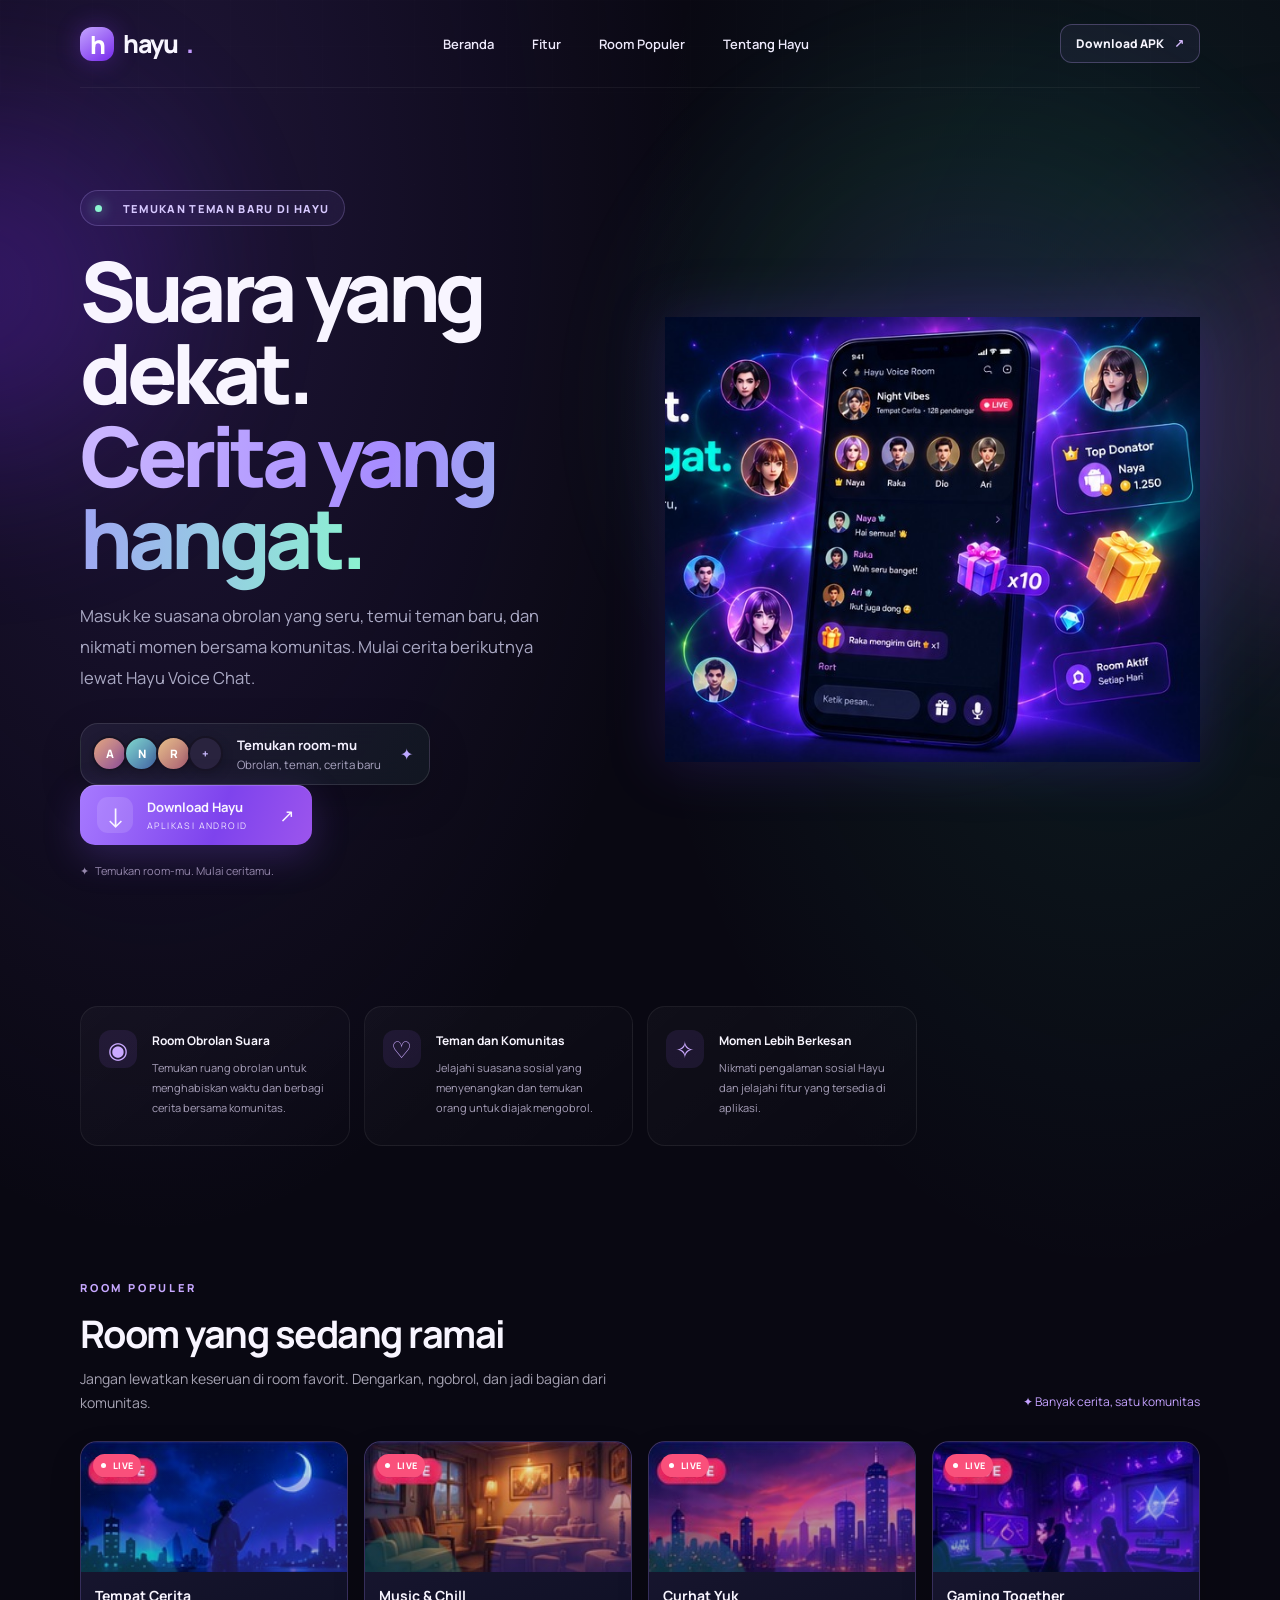
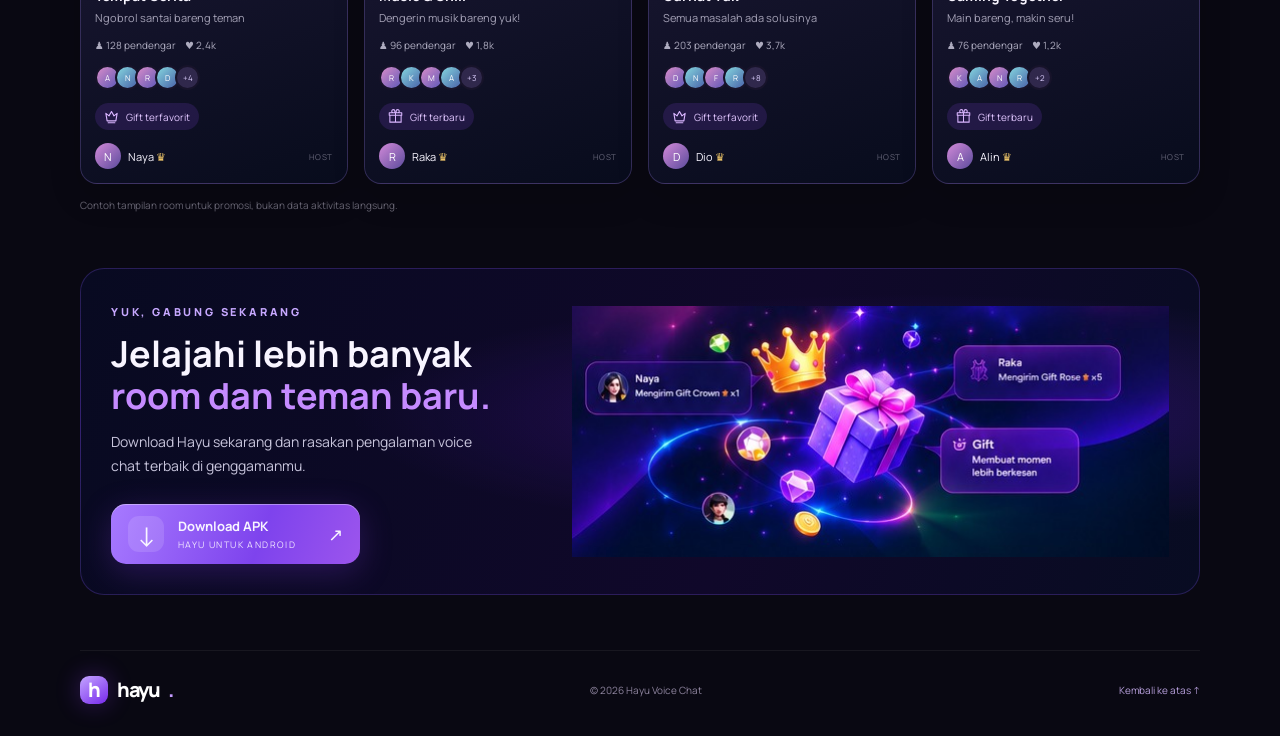
==== commit ed191005: "Improve Hayu landing page design" ====
--- a/index.html
+++ b/index.html
@@ -27,6 +27,12 @@
   <div class="ambient ambient-a"></div><div class="ambient ambient-b"></div>
   <header class="nav wrap">
     <a class="brand" href="#top" aria-label="Hayu home"><span class="brand-icon">h</span> hayu<span class="dot">.</span></a>
+    <nav class="nav-links" aria-label="Navigasi utama">
+      <a href="#top">Beranda</a>
+      <a href="#fitur">Fitur</a>
+      <a href="#rooms">Room Populer</a>
+      <a href="#download">Tentang Hayu</a>
+    </nav>
     <a class="nav-download" href="https://github.com/hayu-app/web-hayu/releases" data-download>Download APK <span aria-hidden="true">↗</span></a>
   </header>
   <main id="top">
@@ -35,6 +41,17 @@
         <div class="eyebrow reveal"><span></span> TEMUKAN TEMAN BARU DI HAYU</div>
         <h1 class="reveal delay-1">Suara yang dekat.<br><em>Cerita yang hangat.</em></h1>
         <p class="description reveal delay-2">Masuk ke suasana obrolan yang seru, temui teman baru, dan nikmati momen bersama komunitas. Mulai cerita berikutnya lewat Hayu Voice Chat.</p>
+        <!-- HAYU_HERO_SOCIAL_REDESIGN_V1 -->
+        <div class="hero-community reveal delay-2" aria-label="Suasana komunitas Hayu">
+          <div class="community-avatars" aria-hidden="true">
+            <span class="community-avatar ca-one">A</span>
+            <span class="community-avatar ca-two">N</span>
+            <span class="community-avatar ca-three">R</span>
+            <span class="community-avatar ca-four">+</span>
+          </div>
+          <div class="community-copy"><strong>Temukan room-mu</strong><span>Obrolan, teman, cerita baru</span></div>
+          <span class="community-spark" aria-hidden="true">✦</span>
+        </div>
         <a class="download-btn reveal delay-3" href="https://github.com/hayu-app/web-hayu/releases" data-download>
           <span class="download-symbol" aria-hidden="true">↓</span>
           <span class="button-copy"><strong>Download Hayu</strong><small>APLIKASI ANDROID</small></span>
@@ -42,39 +59,109 @@
         </a>
         <p class="microcopy reveal delay-3">✦ &nbsp; Temukan room-mu. Mulai ceritamu.</p>
       </div>
-      <div class="visual reveal delay-2" aria-label="Ilustrasi room obrolan Hayu">
-        <div class="orbit orbit-1"></div><div class="orbit orbit-2"></div><div class="visual-glow"></div>
-        <span class="spark spark-1" aria-hidden="true">✦</span><span class="spark spark-2" aria-hidden="true">✧</span><span class="spark spark-3" aria-hidden="true">✦</span>
-        <div class="phone"><div class="phone-screen">
-          <div class="island"></div><div class="status"><span>9:41</span><span aria-hidden="true">● ▰ ▴</span></div>
-          <div class="room-topline"><span class="room-back" aria-hidden="true">‹</span><span>HAYU VOICE ROOM</span><span class="room-menu" aria-hidden="true">•••</span></div>
-          <div class="room-cover"><div class="cover-glow"></div><span class="cover-symbol" aria-hidden="true">♫</span><span class="cover-label">NIGHT VIBES</span></div>
-          <div class="room-title-row"><div><h2>Tempat Cerita</h2><p>Ngobrol santai bareng teman</p></div><span class="live-pill"><i></i> LIVE</span></div>
-          <div class="room-stats"><span>◉ 128 pendengar</span><span>♡ 2,4k</span></div>
-          <div class="avatar-grid" aria-label="Avatar peserta room">
-            <div class="member"><span class="avatar avatar-one">A</span><b>Alin</b><small>♫</small></div>
-            <div class="member"><span class="avatar avatar-two">R</span><b>Raka</b><small>♫</small></div>
-            <div class="member"><span class="avatar avatar-three">N</span><b>Naya</b><small>♫</small></div>
-            <div class="member"><span class="avatar avatar-four">D</span><b>Dio</b><small>♫</small></div>
-          </div>
-          <div class="room-chat"><span class="chat-dot"></span><span><b>naya</b> <small>Hai semua! 👋</small></span><span class="chat-heart">♥</span></div>
-          <div class="room-actions"><span>♡</span><span>☰</span><span class="mic-action">♫</span><span>♙</span></div>
-        </div></div>
-        <div class="float-card float-top"><span aria-hidden="true">✦</span><div><b>Temukan komunitas</b><small>Mulai obrolan baru</small></div></div>
-        <div class="float-card float-bottom"><span class="pulse"></span><div><b>Room sedang ramai</b><small>Suasana penuh cerita</small></div></div>
+      <div class="visual hero-artwork reveal delay-2">
+        <img src="assets/hayu-hero-visual.jpg"
+             alt="Ilustrasi Hayu Voice Chat dengan room aktif, avatar, dan gift virtual"
+             fetchpriority="high">
       </div>
     </section>
-    <section class="features wrap" aria-label="Tentang Hayu">
+    <section class="features wrap" id="fitur" aria-label="Fitur Hayu">
       <article class="feature reveal"><span class="feature-icon" aria-hidden="true">◉</span><div><h2>Room Obrolan Suara</h2><p>Temukan ruang obrolan untuk menghabiskan waktu dan berbagi cerita bersama komunitas.</p></div></article>
       <article class="feature reveal delay-1"><span class="feature-icon" aria-hidden="true">♡</span><div><h2>Teman dan Komunitas</h2><p>Jelajahi suasana sosial yang menyenangkan dan temukan orang untuk diajak mengobrol.</p></div></article>
       <article class="feature reveal delay-2"><span class="feature-icon" aria-hidden="true">✧</span><div><h2>Momen Lebih Berkesan</h2><p>Nikmati pengalaman sosial Hayu dan jelajahi fitur yang tersedia di aplikasi.</p></div></article>
     </section>
+    <!-- HAYU_POPULAR_ROOMS_V1 -->
+    <section id="rooms" class="popular-rooms wrap" aria-labelledby="popular-title">
+      <div class="popular-heading">
+        <div>
+          <span class="panel-kicker">ROOM POPULER</span>
+          <h2 id="popular-title">Room yang sedang ramai</h2>
+          <p>Jangan lewatkan keseruan di room favorit. Dengarkan, ngobrol, dan jadi bagian dari komunitas.</p>
+        </div>
+        <span class="room-heading-note">✦ Banyak cerita, satu komunitas</span>
+      </div>
+
+      <div class="popular-room-grid">
+        <article class="popular-room-card">
+          <div class="popular-cover cover-night"><span class="live-label"><i></i> LIVE</span><span class="cover-art" aria-hidden="true"></span></div>
+          <div class="popular-card-body">
+            <h3>Tempat Cerita</h3><p>Ngobrol santai bareng teman</p>
+            <div class="popular-stats"><span>♟ 128 pendengar</span><span>♥ 2,4k</span></div>
+            <div class="popular-avatars"><i>A</i><i>N</i><i>R</i><i>D</i><i>+4</i></div>
+            <div class="popular-gift"><svg class="gift-label-icon" viewBox="0 0 24 24" aria-hidden="true">
+  <path d="m3 7 5 4 4-7 4 7 5-4-2 12H5L3 7Z"
+  fill="none" stroke="currentColor" stroke-width="1.8" stroke-linejoin="round"/>
+  <path d="M6 22h12" fill="none" stroke="currentColor" stroke-width="1.8"/>
+</svg><span>Gift terfavorit</span></div>
+            <div class="popular-host"><span class="host-mini">N</span><span>Naya <b>♛</b></span><span class="host-note">HOST</span></div>
+          </div>
+        </article>
+
+        <article class="popular-room-card">
+          <div class="popular-cover cover-chill"><span class="live-label"><i></i> LIVE</span><span class="cover-art" aria-hidden="true"></span></div>
+          <div class="popular-card-body">
+            <h3>Music &amp; Chill</h3><p>Dengerin musik bareng yuk!</p>
+            <div class="popular-stats"><span>♟ 96 pendengar</span><span>♥ 1,8k</span></div>
+            <div class="popular-avatars"><i>R</i><i>K</i><i>M</i><i>A</i><i>+3</i></div>
+            <div class="popular-gift"><svg class="gift-label-icon" viewBox="0 0 24 24" aria-hidden="true">
+  <path d="M3 10h18v11H3zM2 6h20v4H2zM12 6v15M12 6H8.5a2.5 2.5 0 1 1 2.5-2.5V6Zm0 0h3.5A2.5 2.5 0 1 0 13 3.5V6Z"
+  fill="none" stroke="currentColor" stroke-width="1.7" stroke-linejoin="round"/>
+</svg><span>Gift terbaru</span></div>
+            <div class="popular-host"><span class="host-mini">R</span><span>Raka <b>♛</b></span><span class="host-note">HOST</span></div>
+          </div>
+        </article>
+
+        <article class="popular-room-card">
+          <div class="popular-cover cover-city"><span class="live-label"><i></i> LIVE</span><span class="cover-art" aria-hidden="true"></span></div>
+          <div class="popular-card-body">
+            <h3>Curhat Yuk</h3><p>Semua masalah ada solusinya</p>
+            <div class="popular-stats"><span>♟ 203 pendengar</span><span>♥ 3,7k</span></div>
+            <div class="popular-avatars"><i>D</i><i>N</i><i>F</i><i>R</i><i>+8</i></div>
+            <div class="popular-gift"><svg class="gift-label-icon" viewBox="0 0 24 24" aria-hidden="true">
+  <path d="m3 7 5 4 4-7 4 7 5-4-2 12H5L3 7Z"
+  fill="none" stroke="currentColor" stroke-width="1.8" stroke-linejoin="round"/>
+  <path d="M6 22h12" fill="none" stroke="currentColor" stroke-width="1.8"/>
+</svg><span>Gift terfavorit</span></div>
+            <div class="popular-host"><span class="host-mini">D</span><span>Dio <b>♛</b></span><span class="host-note">HOST</span></div>
+          </div>
+        </article>
+
+        <article class="popular-room-card">
+          <div class="popular-cover cover-game"><span class="live-label"><i></i> LIVE</span><span class="cover-art" aria-hidden="true"></span></div>
+          <div class="popular-card-body">
+            <h3>Gaming Together</h3><p>Main bareng, makin seru!</p>
+            <div class="popular-stats"><span>♟ 76 pendengar</span><span>♥ 1,2k</span></div>
+            <div class="popular-avatars"><i>K</i><i>A</i><i>N</i><i>R</i><i>+2</i></div>
+            <div class="popular-gift"><svg class="gift-label-icon" viewBox="0 0 24 24" aria-hidden="true">
+  <path d="M3 10h18v11H3zM2 6h20v4H2zM12 6v15M12 6H8.5a2.5 2.5 0 1 1 2.5-2.5V6Zm0 0h3.5A2.5 2.5 0 1 0 13 3.5V6Z"
+  fill="none" stroke="currentColor" stroke-width="1.7" stroke-linejoin="round"/>
+</svg><span>Gift terbaru</span></div>
+            <div class="popular-host"><span class="host-mini">A</span><span>Alin <b>♛</b></span><span class="host-note">HOST</span></div>
+          </div>
+        </article>
+      </div>
+      <p class="popular-disclaimer">Contoh tampilan room untuk promosi, bukan data aktivitas langsung.</p>
+    </section>
+
     <section class="download-section wrap reveal" id="download">
-      <div class="download-panel"><div class="panel-glow"></div>
-        <div class="panel-copy"><span class="panel-kicker">CERITAMU DIMULAI DI SINI</span><h2>Yuk, gabung di <em>Hayu.</em></h2><p>Unduh aplikasi Hayu untuk Android dan mulai jelajahi obrolan room.</p></div>
-        <a class="download-btn panel-button" href="https://github.com/hayu-app/web-hayu/releases" data-download><span class="download-symbol" aria-hidden="true">↓</span><span class="button-copy"><strong>Download APK</strong><small>HAYU UNTUK ANDROID</small></span><span class="button-arrow" aria-hidden="true">↗</span></a>
+      <div class="gift-banner">
+        <div class="gift-banner-copy">
+          <span class="panel-kicker">YUK, GABUNG SEKARANG</span>
+          <h2>Jelajahi lebih banyak <em>room dan teman baru.</em></h2>
+          <p>Download Hayu sekarang dan rasakan pengalaman voice chat terbaik di genggamanmu.</p>
+          <a class="download-btn gift-banner-button" href="https://github.com/hayu-app/web-hayu/releases" data-download>
+            <span class="download-symbol" aria-hidden="true">↓</span>
+            <span class="button-copy"><strong>Download APK</strong><small>HAYU UNTUK ANDROID</small></span>
+            <span class="button-arrow" aria-hidden="true">↗</span>
+          </a>
+        </div>
+        <div class="gift-banner-art">
+          <img src="assets/hayu-gift-showcase.jpg"
+               alt="Ilustrasi gift virtual Hayu dengan efek cahaya neon"
+               loading="lazy">
+        </div>
       </div>
-      <p class="download-hint" id="download-hint" role="status" aria-live="polite">Memeriksa informasi versi terbaru…</p>
+      <p class="download-hint visually-hidden" id="download-hint" role="status" aria-live="polite">Memeriksa informasi versi terbaru…</p>
     </section>
   </main>
   <footer class="footer wrap">
--- a/style.css
+++ b/style.css
@@ -157,3 +157,423 @@
 .mic-action{display:grid;place-items:center;width:29px;height:29px;margin-top:-5px;border-radius:10px;color:white;background:linear-gradient(140deg,#c58dff,#8344dc);box-shadow:0 4px 15px #9852e966}
 .features .feature{min-height:140px}.download-hint.hint-warning{color:#ffc0cb}
 @media(max-width:760px){.nav-download{padding:9px 11px;font-size:11px}.room-cover{height:82px}.features .feature{min-height:0}}
+
+
+/* HAYU_HERO_SOCIAL_REDESIGN_V1 — hero + background only */
+:root {
+  --hayu-ink: #f8f7ff;
+  --hayu-muted: #aaa9c4;
+  --hayu-violet: #a78bfa;
+  --hayu-mint: #8bf5d0;
+}
+body {
+  background:
+    radial-gradient(ellipse at 12% 9%, rgba(117, 72, 210, .20), transparent 34rem),
+    radial-gradient(ellipse at 87% 18%, rgba(42, 207, 164, .11), transparent 31rem),
+    #090812;
+}
+body::before {
+  content: "";
+  position: fixed;
+  inset: 0;
+  z-index: -1;
+  pointer-events: none;
+  opacity: .20;
+  background-image: linear-gradient(rgba(255,255,255,.045) 1px, transparent 1px),
+                    linear-gradient(90deg, rgba(255,255,255,.045) 1px, transparent 1px);
+  background-size: 46px 46px;
+  mask-image: linear-gradient(to bottom, black, transparent 78%);
+}
+.hero {
+  position: relative;
+  isolation: isolate;
+  padding-top: clamp(3.5rem, 8vw, 7.5rem);
+  padding-bottom: clamp(4rem, 8vw, 7rem);
+}
+.hero::before {
+  content: "";
+  position: absolute;
+  z-index: -1;
+  width: min(75vw, 850px);
+  height: min(75vw, 850px);
+  right: -18%;
+  top: -12%;
+  border-radius: 50%;
+  background: radial-gradient(circle, rgba(122, 77, 221, .19), rgba(74, 213, 178, .055) 42%, transparent 70%);
+  filter: blur(12px);
+  pointer-events: none;
+}
+.hero-copy { position: relative; z-index: 2; max-width: 590px; }
+.hero .eyebrow {
+  display: inline-flex;
+  align-items: center;
+  gap: .65rem;
+  padding: .58rem .9rem;
+  border: 1px solid rgba(191, 167, 255, .24);
+  border-radius: 999px;
+  background: rgba(145, 112, 221, .09);
+  color: #d7c9ff;
+  letter-spacing: .12em;
+  font-size: .69rem;
+  backdrop-filter: blur(14px);
+}
+.hero .eyebrow span {
+  width: 7px; height: 7px; border-radius: 50%;
+  background: var(--hayu-mint);
+  box-shadow: 0 0 13px rgba(139,245,208,.9);
+}
+.hero h1 {
+  max-width: 680px;
+  font-size: clamp(2.8rem, 6.5vw, 5.7rem);
+  line-height: .99;
+  letter-spacing: -.065em;
+  text-wrap: balance;
+}
+.hero h1 em {
+  color: transparent;
+  background: linear-gradient(100deg, #c9b5ff 4%, #a68bff 45%, #8bf5d0 100%);
+  -webkit-background-clip: text;
+  background-clip: text;
+  font-style: normal;
+}
+.hero .description {
+  max-width: 490px;
+  color: var(--hayu-muted);
+  font-size: clamp(.98rem, 1.3vw, 1.1rem);
+  line-height: 1.85;
+}
+.hero .download-btn {
+  box-shadow: 0 12px 36px rgba(127, 83, 227, .25), inset 0 1px rgba(255,255,255,.18);
+  transition: transform .22s ease, box-shadow .22s ease;
+}
+.hero .download-btn:hover {
+  transform: translateY(-3px);
+  box-shadow: 0 18px 46px rgba(127, 83, 227, .35), inset 0 1px rgba(255,255,255,.2);
+}
+.hero-community {
+  display: flex;
+  align-items: center;
+  gap: 14px;
+  width: fit-content;
+  max-width: 100%;
+  margin-top: 1.65rem;
+  padding: 12px 16px 12px 12px;
+  border: 1px solid rgba(255,255,255,.11);
+  border-radius: 18px;
+  background: linear-gradient(120deg, rgba(34, 29, 56, .84), rgba(19, 27, 36, .70));
+  box-shadow: 0 15px 42px rgba(0,0,0,.18);
+  backdrop-filter: blur(18px);
+}
+.community-avatars { display: flex; padding-left: 2px; }
+.community-avatar {
+  display: grid; place-items: center;
+  width: 35px; height: 35px; margin-left: -3px;
+  border: 2px solid #171324; border-radius: 50%;
+  color: #fff; font-size: .72rem; font-weight: 800;
+  box-shadow: 0 4px 12px rgba(0,0,0,.2);
+}
+.ca-one { background: linear-gradient(135deg, #e4a77f, #8e4f9b); }
+.ca-two { background: linear-gradient(135deg, #80d9ce, #4263a4); }
+.ca-three { background: linear-gradient(135deg, #e8c08a, #a95d72); }
+.ca-four { background: #29233e; color: #cbbcff; }
+.community-copy { display: grid; gap: 3px; }
+.community-copy strong { font-size: .82rem; color: #f4f0ff; }
+.community-copy span { font-size: .72rem; color: #aaa5c1; }
+.community-spark { margin-left: 5px; color: #bca7ff; }
+.visual { position: relative; isolation: isolate; }
+.visual::before {
+  content: "";
+  position: absolute;
+  z-index: -1;
+  inset: 9% 7% 2%;
+  border-radius: 50%;
+  background: radial-gradient(ellipse, rgba(131, 88, 230, .24), rgba(80, 215, 180, .07) 44%, transparent 72%);
+  filter: blur(20px);
+}
+.phone {
+  border-color: rgba(219, 205, 255, .40) !important;
+  box-shadow: 0 35px 100px rgba(0,0,0,.54), 0 0 70px rgba(141,101,229,.16), inset 0 0 0 1px rgba(255,255,255,.10);
+}
+.float-card, .hero-room-card {
+  border: 1px solid rgba(230, 220, 255, .16);
+  background: linear-gradient(135deg, rgba(38, 31, 60, .90), rgba(20, 28, 39, .88));
+  box-shadow: 0 18px 48px rgba(0,0,0,.30), inset 0 1px rgba(255,255,255,.07);
+  backdrop-filter: blur(20px);
+}
+.hero-room-card {
+  position: absolute;
+  z-index: 4;
+  display: flex;
+  align-items: center;
+  gap: 11px;
+  padding: 10px 12px;
+  border-radius: 17px;
+  color: #f7f4ff;
+  animation: hayu-card-float 6s ease-in-out infinite;
+}
+.hero-room-card-one { left: -10%; top: 20%; width: 224px; }
+.hero-room-card-two { right: -10%; bottom: 13%; max-width: 238px; animation-delay: -2.5s; }
+.mini-room-cover {
+  position: relative; display: grid; place-items: center;
+  flex: 0 0 43px; height: 47px; border-radius: 12px;
+  color: white; font-size: 1.35rem;
+  background: radial-gradient(circle at 30% 25%, #e3b5ff, transparent 34%), linear-gradient(145deg, #6b45bd, #232b55 72%);
+}
+.mini-room-cover i {
+  position: absolute; bottom: 3px; left: 4px; right: 4px;
+  padding: 2px 0; border-radius: 5px; background: #fb6f9d;
+  font-size: .48rem; font-style: normal; font-weight: 900; text-align: center; letter-spacing: .08em;
+}
+.mini-room-info { display: grid; gap: 5px; min-width: 0; }
+.mini-room-info strong, .room-card-text strong { font-size: .74rem; white-space: nowrap; }
+.mini-room-info > span, .room-card-text small { color: #b4b0ca; font-size: .62rem; white-space: nowrap; }
+.mini-live-dot { display: inline-block; width: 6px; height: 6px; border-radius: 50%; background: #83f0c7; box-shadow: 0 0 8px #83f0c7; }
+.mini-room-avatars { display: flex; padding-left: 4px; margin-left: auto; }
+.mini-room-avatars span {
+  display: grid; place-items: center; width: 23px; height: 23px; margin-left: -5px;
+  border: 1.5px solid #272039; border-radius: 50%; background: linear-gradient(135deg, #d59ec6, #6950a7);
+  color: white; font-size: .55rem; font-weight: 800;
+}
+.mini-room-avatars span:nth-child(2) { background: linear-gradient(135deg, #91d7d1, #3e708f); }
+.mini-room-avatars span:nth-child(3) { background: linear-gradient(135deg, #f3c38b, #9a567c); }
+.mini-room-avatars span:nth-child(4) { background: #37304d; color: #c8b9ff; }
+.room-card-icon {
+  display: grid; place-items: center; width: 38px; height: 38px; flex: 0 0 38px;
+  border-radius: 12px; background: rgba(167,139,250,.15); color: #c8b4ff; font-size: 1.25rem;
+}
+.room-card-text { display: grid; gap: 4px; }
+.room-card-arrow { color: #8bf5d0; margin-left: 3px; }
+@keyframes hayu-card-float {
+  0%, 100% { transform: translateY(0); }
+  50% { transform: translateY(-8px); }
+}
+@media (max-width: 900px) {
+  .hero-room-card-one { left: -5%; top: 14%; transform: scale(.92); transform-origin: left center; }
+  .hero-room-card-two { right: -3%; bottom: 8%; transform: scale(.92); transform-origin: right center; }
+}
+@media (max-width: 640px) {
+  .hero { padding-top: 3rem; padding-bottom: 3.5rem; }
+  .hero::before { width: 125vw; height: 125vw; right: -48%; top: 10%; }
+  .hero-community { gap: 10px; padding: 10px 12px 10px 9px; }
+  .community-avatar { width: 30px; height: 30px; }
+  .community-copy strong { font-size: .76rem; }
+  .community-copy span { font-size: .66rem; }
+  .hero-room-card-one { left: -3%; top: 10%; width: 198px; padding: 8px; transform: scale(.82); transform-origin: left top; }
+  .hero-room-card-two { right: -2%; bottom: 5%; max-width: 204px; padding: 8px; transform: scale(.82); transform-origin: right bottom; }
+  .mini-room-avatars { display: none; }
+}
+@media (prefers-reduced-motion: reduce) {
+  .hero-room-card-one, .hero-room-card-two { animation: none; }
+  .hero .download-btn { transition: none; }
+}
+
+
+/* HAYU_ROOM_ACTIVITY_V1 */
+.room-live-showcase {
+  position: relative;
+  overflow: hidden;
+  padding: clamp(24px, 5vw, 56px);
+  border: 1px solid rgba(180, 139, 255, .2);
+  border-radius: 28px;
+  background:
+    radial-gradient(ellipse at 10% 0%, rgba(130, 75, 255, .18), transparent 45%),
+    radial-gradient(ellipse at 100% 100%, rgba(38, 230, 190, .10), transparent 40%),
+    rgba(17, 15, 34, .94);
+}
+.showcase-heading { max-width: 650px; margin-bottom: 28px; }
+.showcase-heading h2 { margin: 10px 0; font-size: clamp(28px, 4.5vw, 46px); line-height: 1.12; letter-spacing: -.04em; }
+.showcase-heading h2 em { color: #c5a2ff; font-style: normal; }
+.showcase-heading p { max-width: 560px; line-height: 1.7; color: rgba(240, 236, 255, .7); }
+.live-room-grid { display: grid; grid-template-columns: repeat(2, minmax(0, 1fr)); gap: 18px; }
+.live-room-card {
+  min-width: 0; padding: 20px; border-radius: 22px;
+  border: 1px solid rgba(255,255,255,.1);
+  background: linear-gradient(145deg, rgba(46, 35, 76, .9), rgba(21, 20, 40, .96));
+  box-shadow: 0 18px 45px rgba(0,0,0,.18);
+}
+.room-card-gold { background: linear-gradient(145deg, rgba(76, 51, 70, .8), rgba(23, 20, 41, .98)); }
+.live-room-top, .room-host, .gift-activity { display: flex; align-items: center; gap: 12px; }
+.live-room-top { justify-content: space-between; gap: 8px; flex-wrap: wrap; margin-bottom: 22px; }
+.live-label { display: inline-flex; align-items: center; gap: 7px; font-size: 10px; font-weight: 800; letter-spacing: .1em; color: #ffb8df; }
+.live-label i, .ticker-dot { width: 7px; height: 7px; display: inline-block; border-radius: 50%; background: #ff5baf; box-shadow: 0 0 12px #ff5baf; }
+.room-listeners { color: rgba(255,255,255,.65); font-size: 11px; }
+.host-avatar { width: 48px; height: 48px; display: grid; place-items: center; flex: 0 0 auto; border-radius: 16px; font-size: 21px; font-weight: 800; color: white; }
+.avatar-purple { background: linear-gradient(135deg, #9d65ff, #4a3aa4); }
+.avatar-pink { background: linear-gradient(135deg, #ff8bc9, #a044a8); }
+.room-host > div:nth-child(2) { display: grid; gap: 5px; min-width: 0; }
+.room-host strong, .gift-activity strong { color: #fff; font-size: 14px; }
+.room-host small, .gift-activity small { color: rgba(240,236,255,.62); font-size: 11px; }
+.host-mic { margin-left: auto; color: #c6a6ff; font-size: 20px; }
+.room-people { display: flex; align-items: center; margin: 22px 0; }
+.person { width: 34px; height: 34px; display: grid; place-items: center; margin-right: -7px; border: 2px solid #28203e; border-radius: 50%; color: white; font-size: 11px; font-weight: 700; }
+.p1 { background: linear-gradient(135deg,#f5a0d0,#a84a94); }
+.p2 { background: linear-gradient(135deg,#80d8e7,#347a9a); }
+.p3 { background: linear-gradient(135deg,#ffc77c,#b86b4d); }
+.p4 { background: linear-gradient(135deg,#a7a0ff,#5e53ac); }
+.people-more { margin-left: 16px; color: rgba(255,255,255,.6); font-size: 11px; }
+.gift-activity { position: relative; padding: 12px; border-radius: 15px; background: rgba(255,255,255,.055); }
+.gift-emoji { width: 38px; height: 38px; display: grid; place-items: center; border-radius: 12px; background: rgba(255,255,255,.08); font-size: 23px; }
+.gift-activity > div { display: grid; gap: 4px; }
+.gift-sparkle { margin-left: auto; color: #e3baff; }
+.gift-stage { position: relative; display: flex; min-height: 110px; align-items: center; justify-content: center; gap: 15px; }
+.featured-gift { display: grid; place-items: center; width: 74px; height: 74px; border-radius: 24px; font-size: 42px; background: radial-gradient(circle, rgba(255,207,105,.22), rgba(255,207,105,.03) 70%); filter: drop-shadow(0 0 16px rgba(255,198,86,.28)); animation: hayu-gift-float 3s ease-in-out infinite; }
+.gift-orb { font-size: 20px; animation: hayu-gift-float 3s ease-in-out infinite; }
+.orb-two { animation-delay: -.8s; }.orb-three { animation-delay: -1.4s; }
+@keyframes hayu-gift-float { 0%,100% { transform: translateY(0) rotate(-3deg); } 50% { transform: translateY(-7px) rotate(3deg); } }
+.activity-ticker { display: flex; align-items: center; gap: 10px; margin-top: 22px; padding: 14px 16px; border: 1px solid rgba(255,255,255,.08); border-radius: 14px; background: rgba(0,0,0,.15); color: rgba(255,255,255,.7); font-size: 12px; line-height: 1.6; }
+.activity-ticker strong { color: #fff; }
+.ticker-dot { flex: 0 0 auto; background: #66f0c1; box-shadow: 0 0 12px #66f0c1; }
+.activity-disclaimer { margin: 12px 0 0; color: rgba(255,255,255,.42); font-size: 10px; }
+.visually-hidden { position: absolute !important; width: 1px !important; height: 1px !important; padding: 0 !important; margin: -1px !important; overflow: hidden !important; clip: rect(0,0,0,0) !important; white-space: nowrap !important; border: 0 !important; }
+@media (max-width: 620px) {
+  .room-live-showcase { padding: 22px 16px; border-radius: 22px; }
+  .live-room-grid { grid-template-columns: 1fr; gap: 14px; }
+  .live-room-card { padding: 17px; }
+  .activity-ticker { align-items: flex-start; font-size: 11px; }
+}
+@media (prefers-reduced-motion: reduce) { .featured-gift, .gift-orb { animation: none; } }
+
+
+/* HAYU_POPULAR_ROOMS_CSS_V1 */
+.popular-rooms { padding-top: 54px; padding-bottom: 56px; }
+.popular-heading { display:flex; justify-content:space-between; align-items:end; gap:24px; margin-bottom:26px; }
+.popular-heading h2 { margin:10px 0 8px; font-size:clamp(27px,4vw,38px); letter-spacing:-.04em; }
+.popular-heading p { max-width:550px; margin:0; color:rgba(240,236,255,.68); line-height:1.7; font-size:14px; }
+.room-heading-note { color:#c5a2ff; font-size:12px; white-space:nowrap; padding-bottom:5px; }
+.popular-room-grid { display:grid; grid-template-columns:repeat(4,minmax(0,1fr)); gap:16px; }
+.popular-room-card { overflow:hidden; min-width:0; border:1px solid rgba(172,137,255,.24); border-radius:17px; background:linear-gradient(160deg,rgba(29,25,54,.98),rgba(8,12,29,.98)); box-shadow:0 14px 32px rgba(0,0,0,.16); transition:transform .25s ease,border-color .25s ease; }
+.popular-room-card:hover { transform:translateY(-4px); border-color:rgba(181,132,255,.6); }
+.popular-cover { height:130px; position:relative; display:grid; place-items:center; overflow:hidden; }
+.popular-cover:before,.popular-cover:after { content:""; position:absolute; border-radius:50%; filter:blur(1px); }
+.popular-cover:before { width:190px;height:190px;right:-50px;top:35px;background:rgba(111,79,255,.24); }
+.popular-cover:after { width:120px;height:120px;left:-20px;bottom:-80px;background:rgba(46,228,201,.2); }
+.cover-night { background:linear-gradient(145deg,#102e62,#273e85 50%,#080e25); }
+.cover-chill { background:linear-gradient(145deg,#6c3b25,#d18b54 48%,#241a35); }
+.cover-city { background:linear-gradient(145deg,#6c3a84,#f18b8e 48%,#172a5b); }
+.cover-game { background:linear-gradient(145deg,#391a72,#782ec1 55%,#071b43); }
+.popular-cover .live-label { position:absolute; z-index:1; top:12px;left:12px; padding:5px 8px; border-radius:20px; background:#fa507b; color:#fff; font-size:9px; letter-spacing:.03em; }
+.popular-cover .live-label i { background:#fff;box-shadow:none;width:5px;height:5px; }
+.cover-art { position:relative;z-index:1;font-size:44px;color:#fff;text-shadow:0 0 28px rgba(190,151,255,.9); }
+.popular-card-body { padding:14px; }
+.popular-card-body h3 { margin:0 0 5px;font-size:14px; }
+.popular-card-body>p { margin:0 0 12px;color:rgba(240,236,255,.66);font-size:11px;line-height:1.5; }
+.popular-stats { display:flex;flex-wrap:wrap;gap:9px;color:rgba(240,236,255,.7);font-size:10px; }
+.popular-avatars { display:flex;align-items:center;margin:13px 0; }
+.popular-avatars i { display:grid;place-items:center;width:25px;height:25px;margin-right:-5px;border:2px solid #17132a;border-radius:50%;background:linear-gradient(135deg,#d98cc9,#5d58b7);color:white;font-size:8px;font-style:normal; }
+.popular-avatars i:nth-child(2n) { background:linear-gradient(135deg,#85d7df,#4860a8); }
+.popular-avatars i:last-child { background:#30284c;color:#ddd0ff; }
+.popular-gift { display:flex;align-items:center;gap:7px;width:max-content;max-width:100%;padding:6px 9px;border-radius:20px;background:rgba(145,75,255,.15);color:#e1c6ff;font-size:10px; }
+.popular-host { display:flex;align-items:center;gap:7px;margin-top:13px;font-size:11px; }
+.host-mini { display:grid;place-items:center;width:26px;height:26px;border-radius:50%;background:linear-gradient(135deg,#d38ad9,#5b4b9c);color:white; }
+.popular-host b { color:#ffd36e; }
+.host-note { margin-left:auto;color:rgba(240,236,255,.4);font-size:8px;letter-spacing:.08em; }
+.popular-disclaimer { margin:14px 0 0;color:rgba(240,236,255,.4);font-size:10px; }
+@media(max-width:850px) { .popular-room-grid { grid-template-columns:repeat(2,minmax(0,1fr)); } }
+@media(max-width:540px) {
+  .popular-rooms { padding-top:36px;padding-bottom:36px; }
+  .popular-heading { align-items:start;flex-direction:column;gap:12px; }
+  .room-heading-note { white-space:normal; }
+  .popular-room-grid { gap:12px; }
+  .popular-cover { height:105px; }
+  .popular-card-body { padding:11px; }
+  .popular-card-body h3 { font-size:13px; }
+  .popular-stats { gap:6px;font-size:9px; }
+}
+@media(prefers-reduced-motion:reduce) { .popular-room-card { transition:none; } .popular-room-card:hover { transform:none; } }
+
+
+/* HAYU_ARTWORK_ASSETS_V1 */
+.popular-cover {
+  background-size: cover !important;
+  background-position: center !important;
+}
+.cover-night {
+  background-image: linear-gradient(180deg,rgba(4,7,25,.02),rgba(4,7,25,.3)),url("assets/room-tempat-cerita.jpg") !important;
+}
+.cover-chill {
+  background-image: linear-gradient(180deg,rgba(4,7,25,.02),rgba(4,7,25,.3)),url("assets/room-music-chill.jpg") !important;
+}
+.cover-city {
+  background-image: linear-gradient(180deg,rgba(4,7,25,.02),rgba(4,7,25,.3)),url("assets/room-curhat-yuk.jpg") !important;
+}
+.cover-game {
+  background-image: linear-gradient(180deg,rgba(4,7,25,.02),rgba(4,7,25,.3)),url("assets/room-gaming-together.jpg") !important;
+}
+.popular-cover .cover-art { display:none; }
+.gift-label-icon { width:15px;height:15px;flex:0 0 15px;color:#d9b5ff; }
+.popular-gift { align-items:center; }
+.gift-emoji { display:grid;place-items:center;min-width:38px;min-height:38px; }
+.gift-emoji .gift-label-icon { width:22px;height:22px; }
+.gift-stage-image {
+  min-height:150px;
+  overflow:hidden;
+  border-radius:15px;
+  background:rgba(8,9,30,.35);
+}
+.gift-stage-image img {
+  display:block;
+  width:100%;
+  height:150px;
+  object-fit:cover;
+  object-position:center;
+  border-radius:15px;
+}
+@media(max-width:540px) {
+  .gift-stage-image,.gift-stage-image img { min-height:125px;height:125px; }
+}
+
+
+/* HAYU_MATCH_REFERENCE_V1 */
+.nav { display:flex; align-items:center; justify-content:space-between; gap:24px; }
+.nav-links { display:flex; align-items:center; justify-content:center; gap:clamp(16px,3vw,38px); }
+.nav-links a { color:#eeeafc; text-decoration:none; font-size:13px; font-weight:600; }
+.nav-links a:hover { color:#45ead8; }
+
+.hero-artwork { display:flex; align-items:center; justify-content:center; min-width:0; }
+.hero-artwork img { display:block; width:100%; max-width:650px; height:auto; object-fit:contain; filter:drop-shadow(0 0 28px rgba(105,53,255,.2)); }
+
+.features { grid-template-columns:repeat(4,minmax(0,1fr)); }
+
+.gift-banner {
+  display:grid;
+  grid-template-columns:minmax(0,.85fr) minmax(0,1.15fr);
+  align-items:center;
+  gap:20px;
+  min-height:280px;
+  padding:30px;
+  overflow:hidden;
+  position:relative;
+  border:1px solid rgba(139,93,255,.24);
+  border-radius:24px;
+  background:
+    radial-gradient(ellipse at 75% 45%,rgba(115,34,255,.28),transparent 48%),
+    linear-gradient(110deg,#080a21,#10082a 60%,#080c22);
+}
+.gift-banner-copy { position:relative; z-index:1; }
+.gift-banner-copy h2 { margin:12px 0; font-size:clamp(24px,3vw,36px); line-height:1.15; }
+.gift-banner-copy h2 em { color:#c58bff; font-style:normal; }
+.gift-banner-copy p { color:#c8c5dc; font-size:14px; line-height:1.7; max-width:390px; }
+.gift-banner-art { min-width:0; }
+.gift-banner-art img { display:block; width:100%; height:260px; object-fit:contain; object-position:center; }
+.gift-banner-button { margin-top:12px; }
+
+@media(max-width:760px) {
+  .nav-links { gap:12px; }
+  .nav-links a { font-size:11px; }
+  .hero-artwork img { width:100%; }
+  .features { grid-template-columns:repeat(2,minmax(0,1fr)); }
+  .popular-room-grid { grid-template-columns:repeat(2,minmax(0,1fr)); }
+  .gift-banner { grid-template-columns:1fr; padding:22px; gap:6px; }
+  .gift-banner-art img { height:auto; max-height:240px; }
+}
+@media(max-width:430px) {
+  .nav { gap:10px; }
+  .nav-links { display:none; }
+  .hero-artwork img { max-width:100%; }
+  .features { gap:18px; }
+  .popular-room-grid { gap:12px; }
+  .gift-banner { padding:18px; }
+}
+@media(prefers-reduced-motion:reduce) {
+  .hero-artwork *, .gift-banner * { animation:none !important; transition:none !important; }
+}
